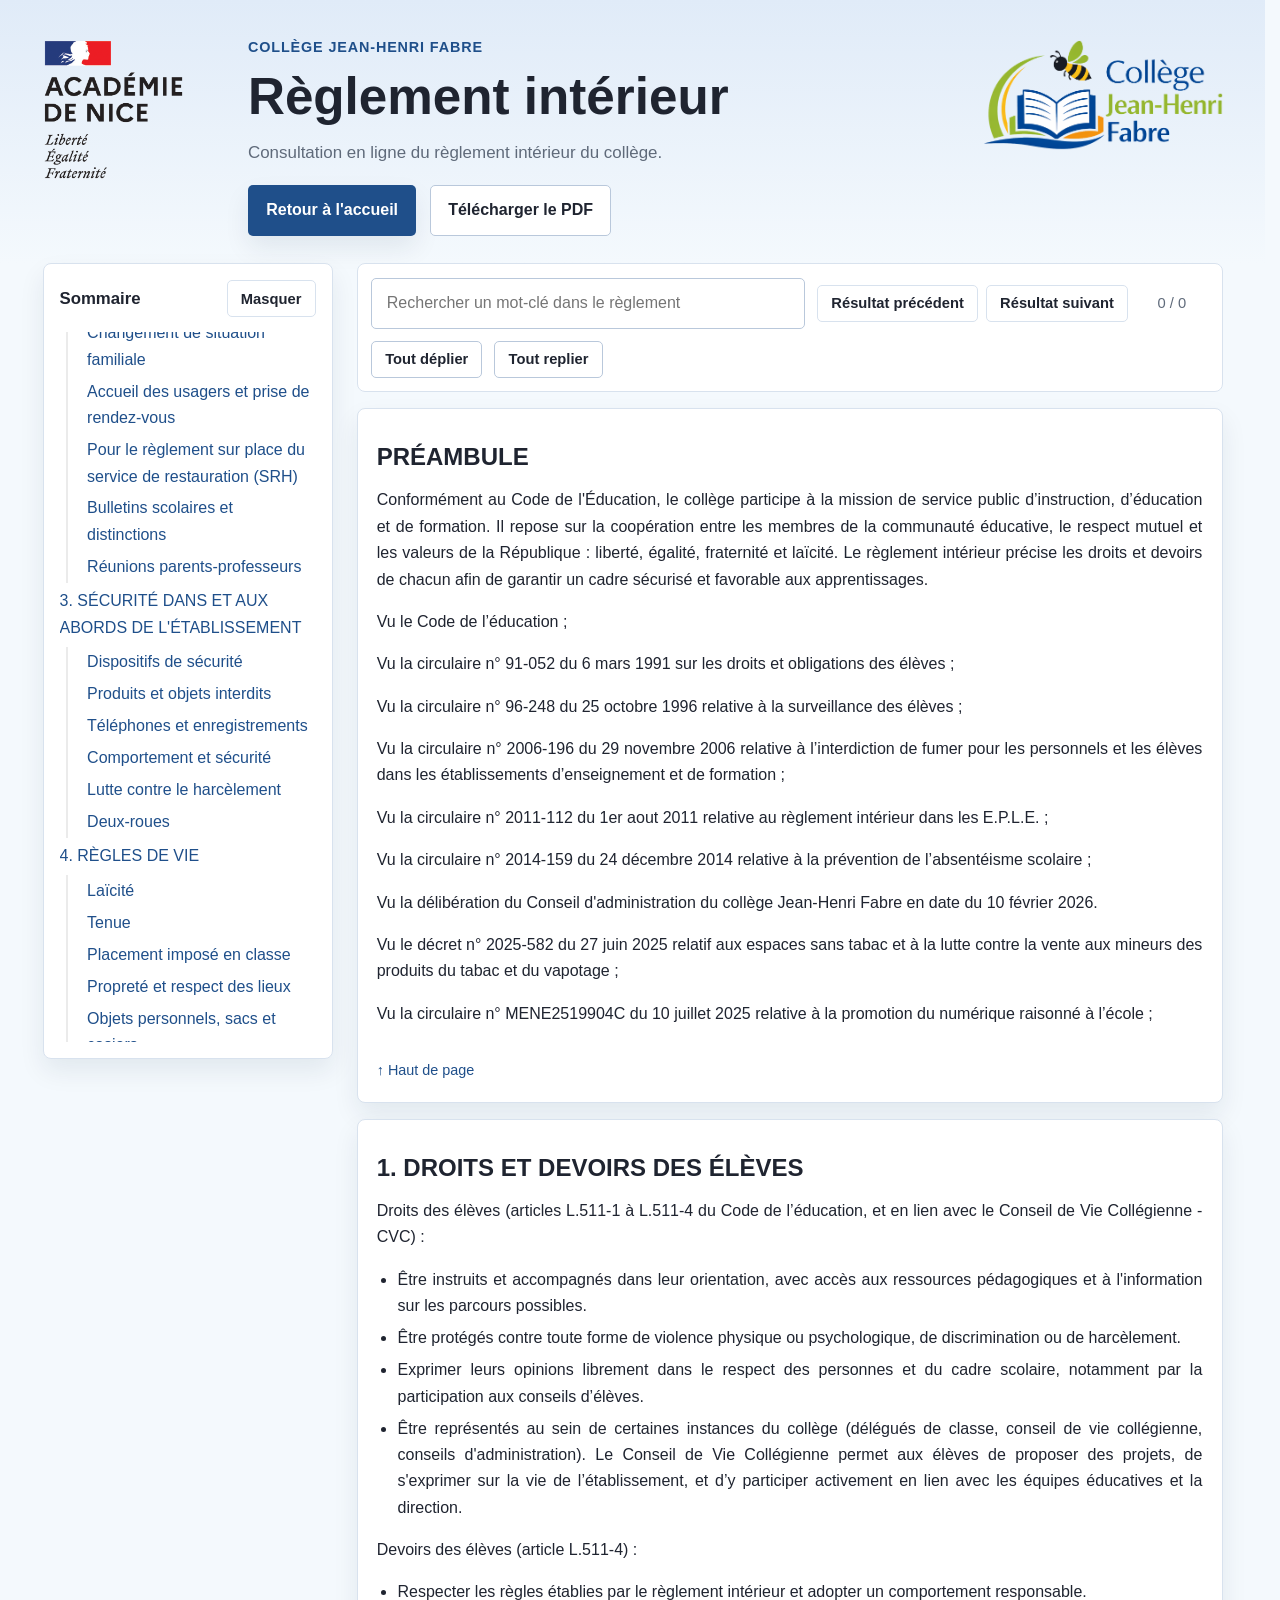
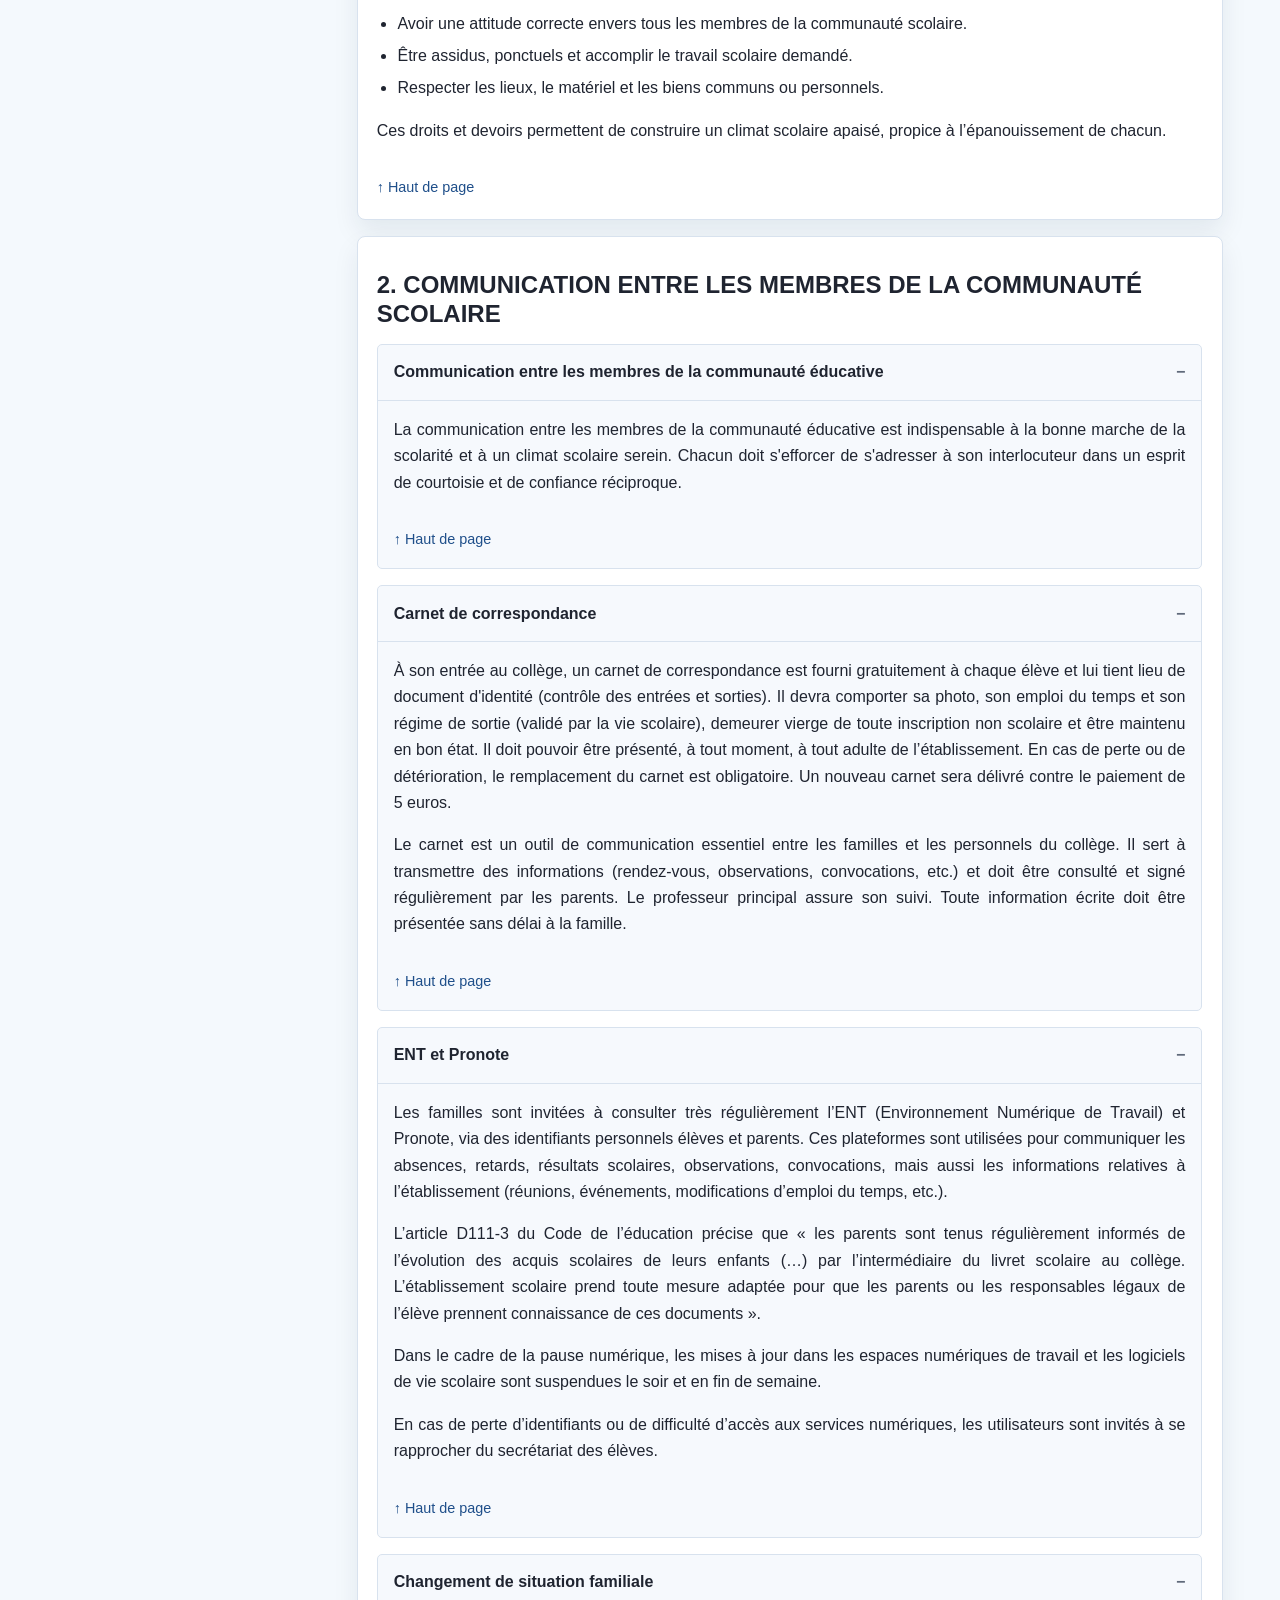
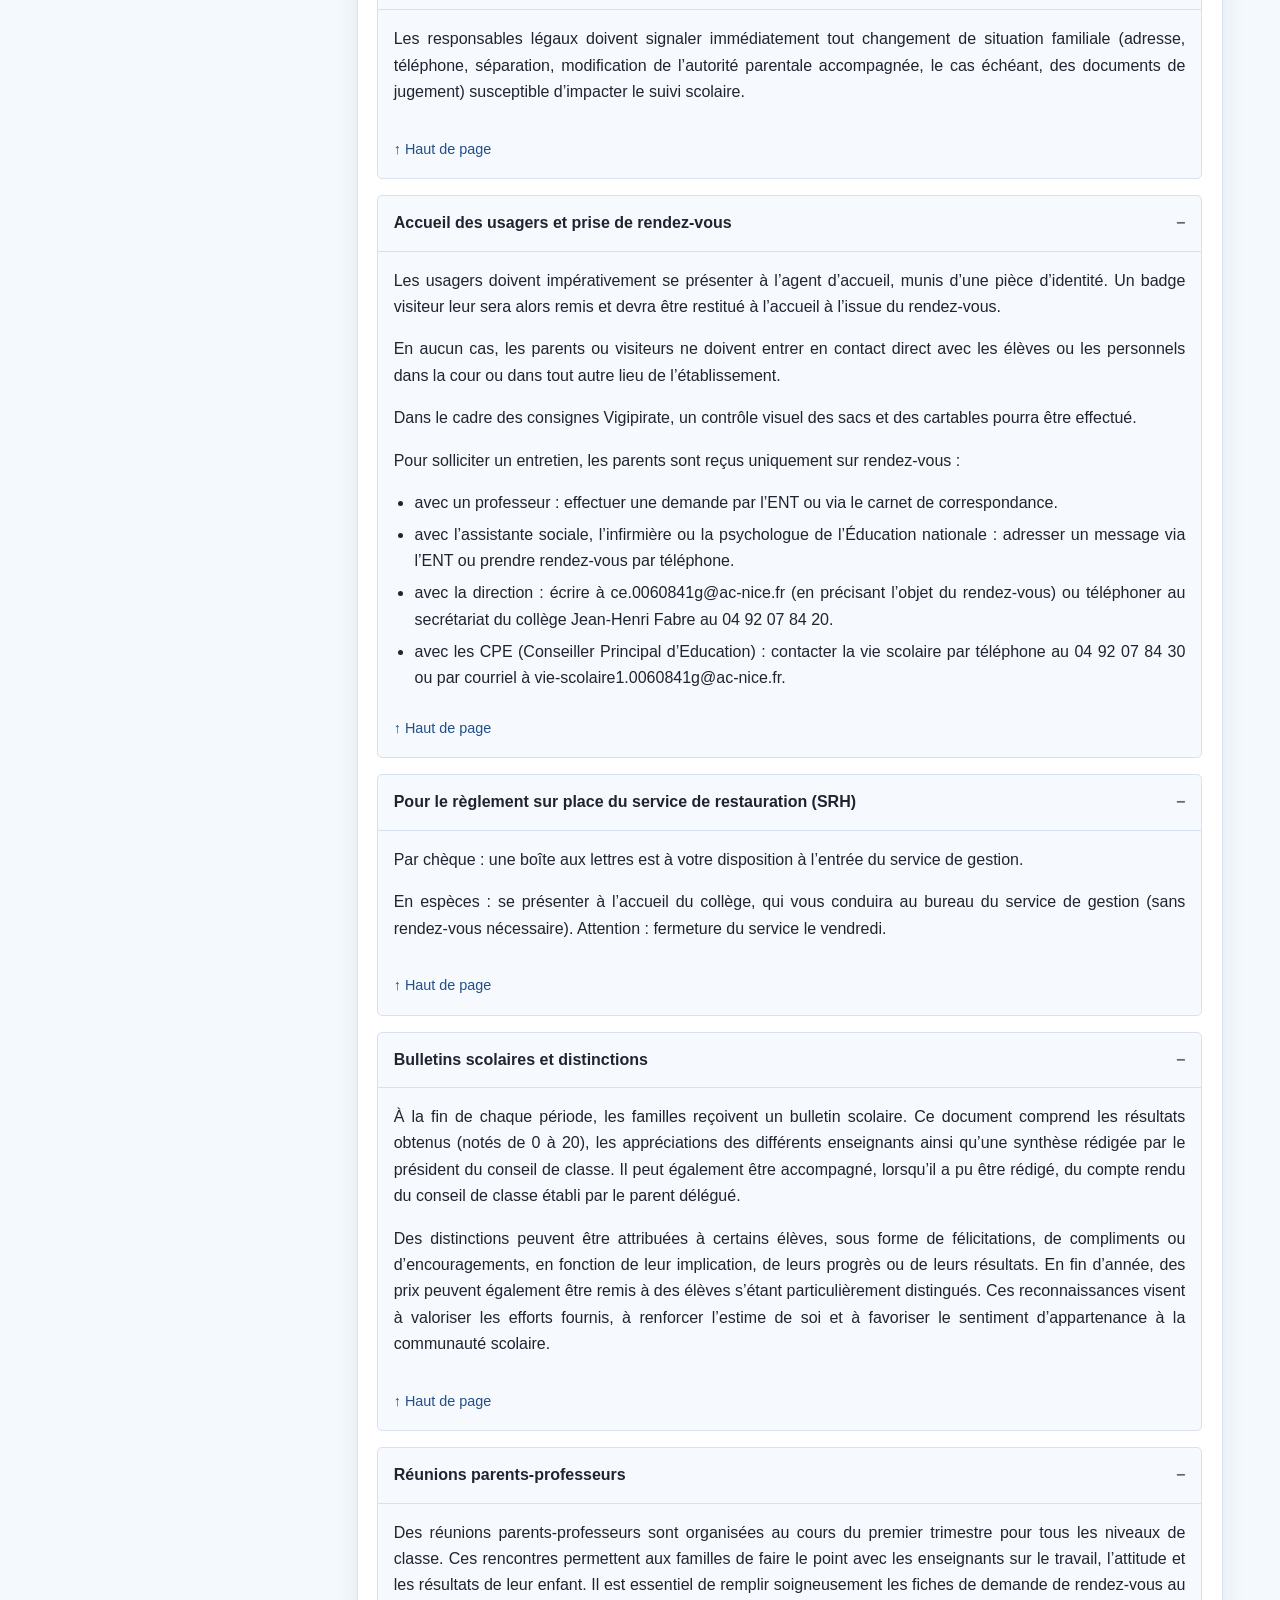
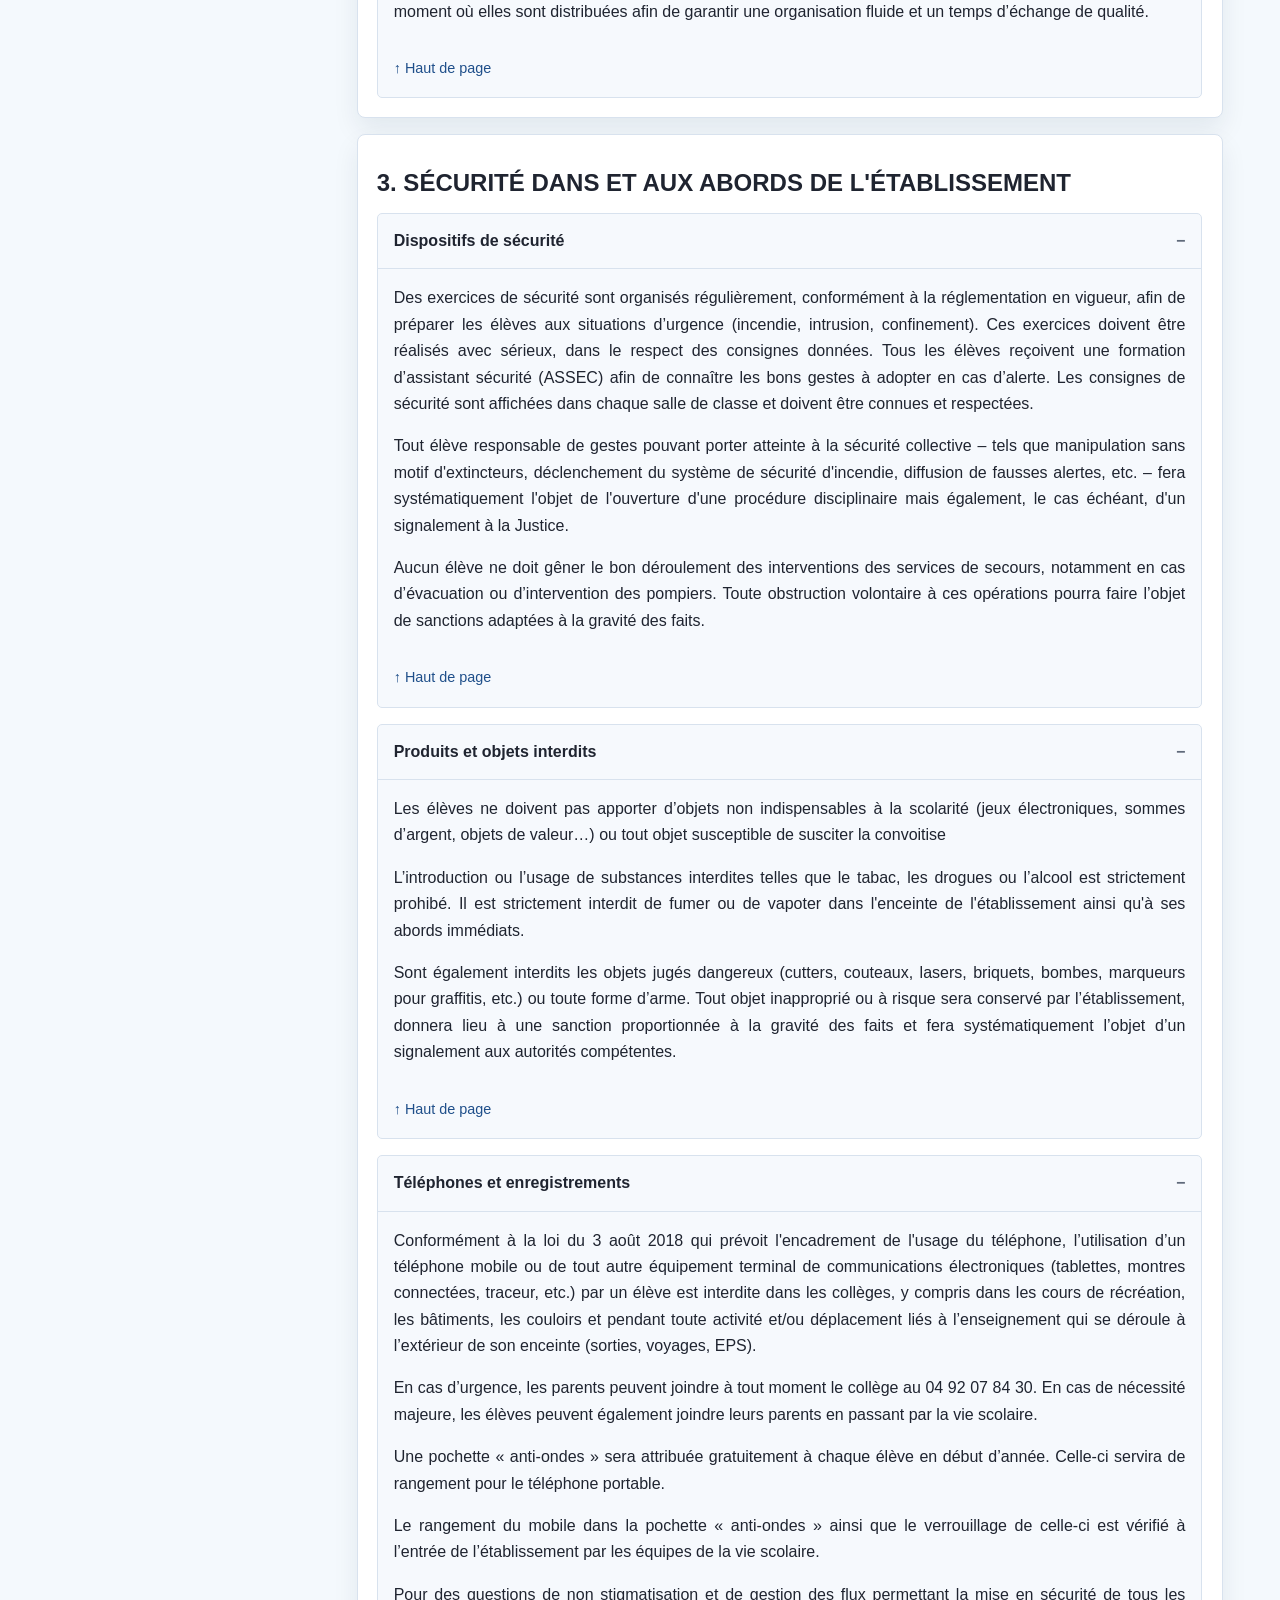
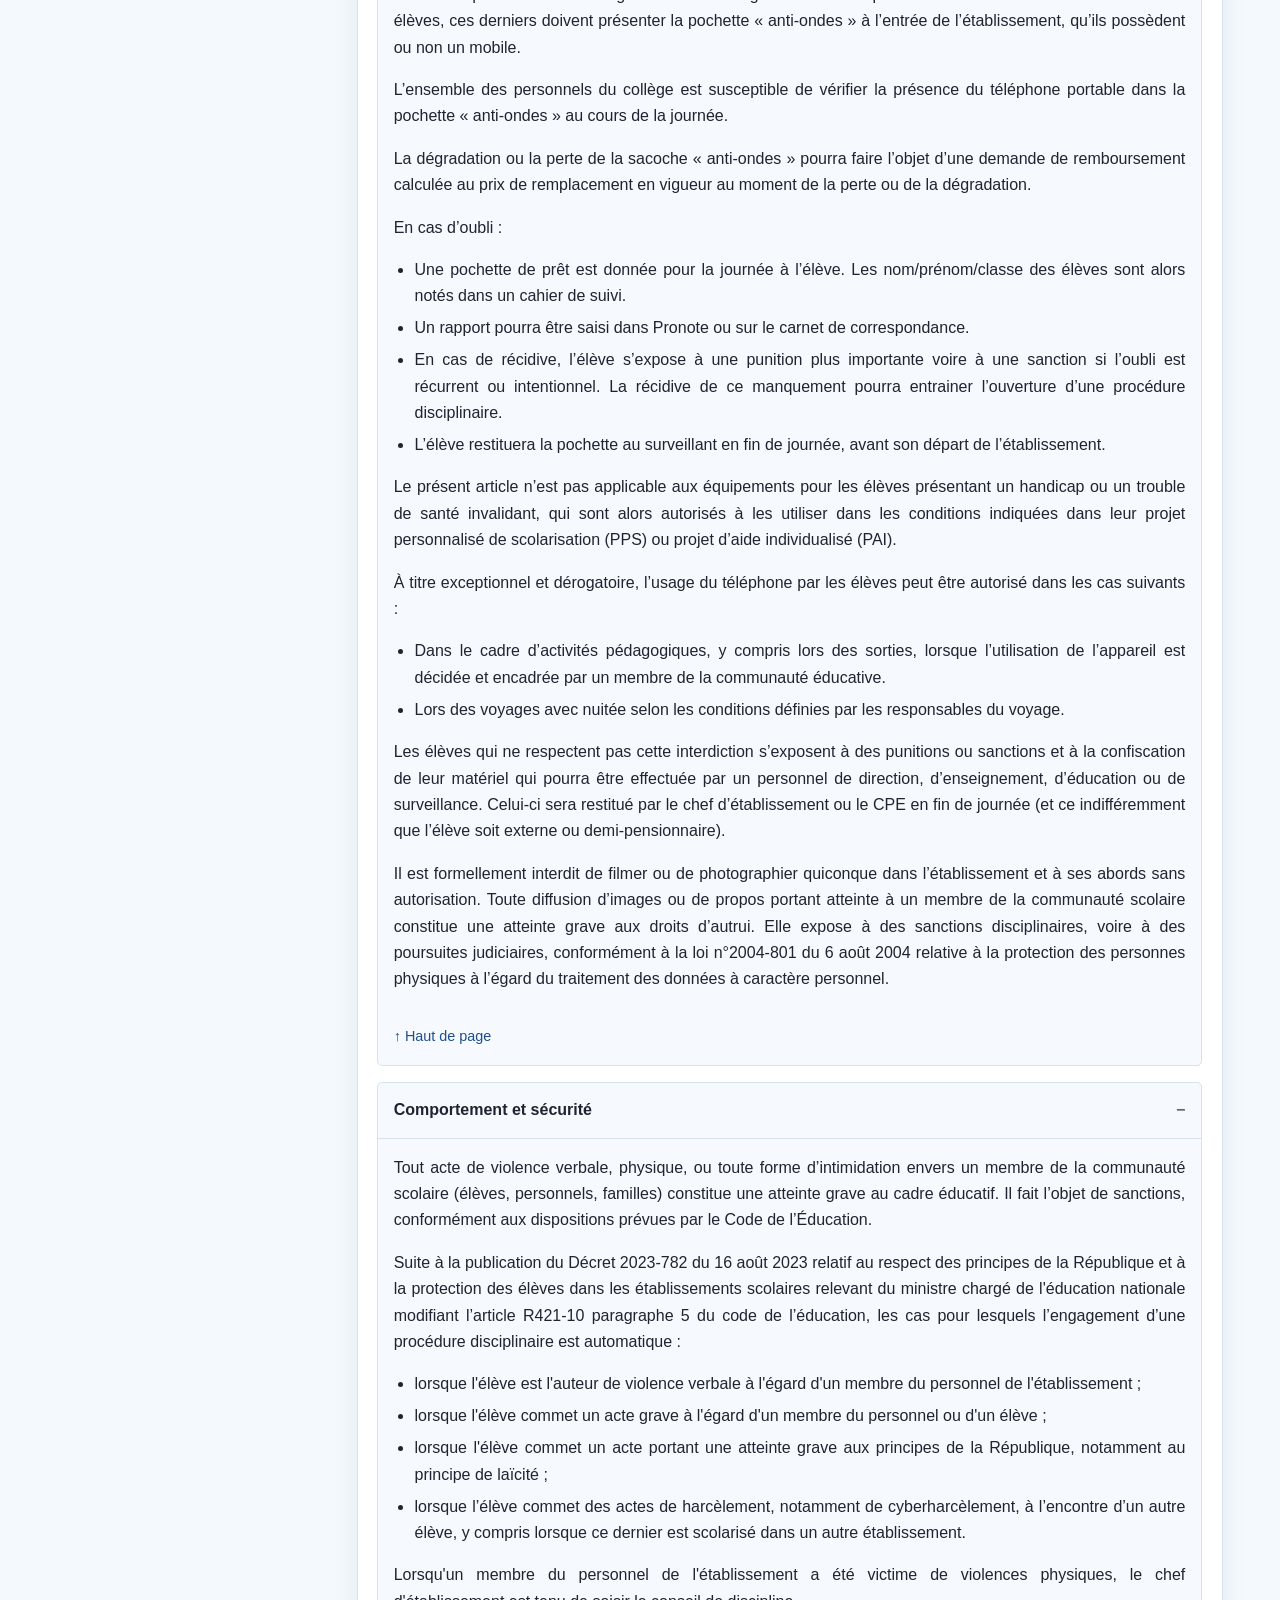
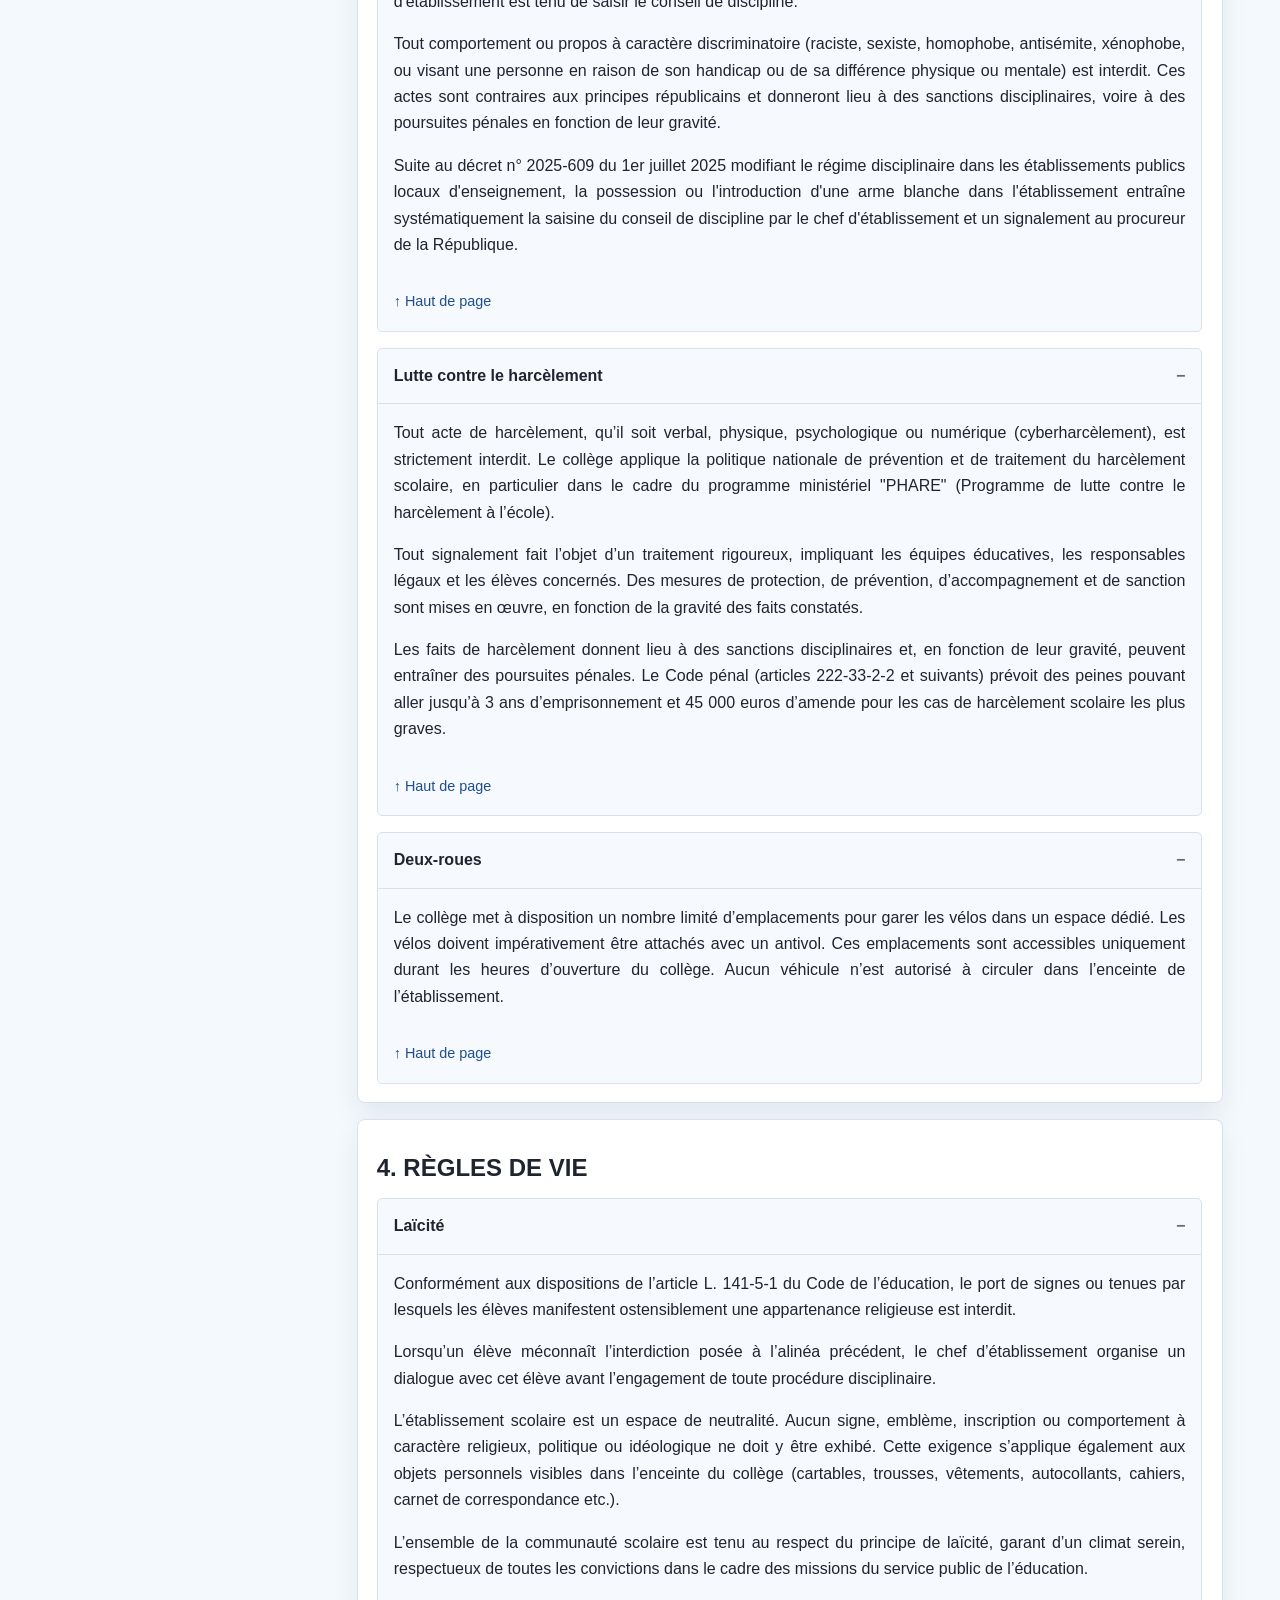
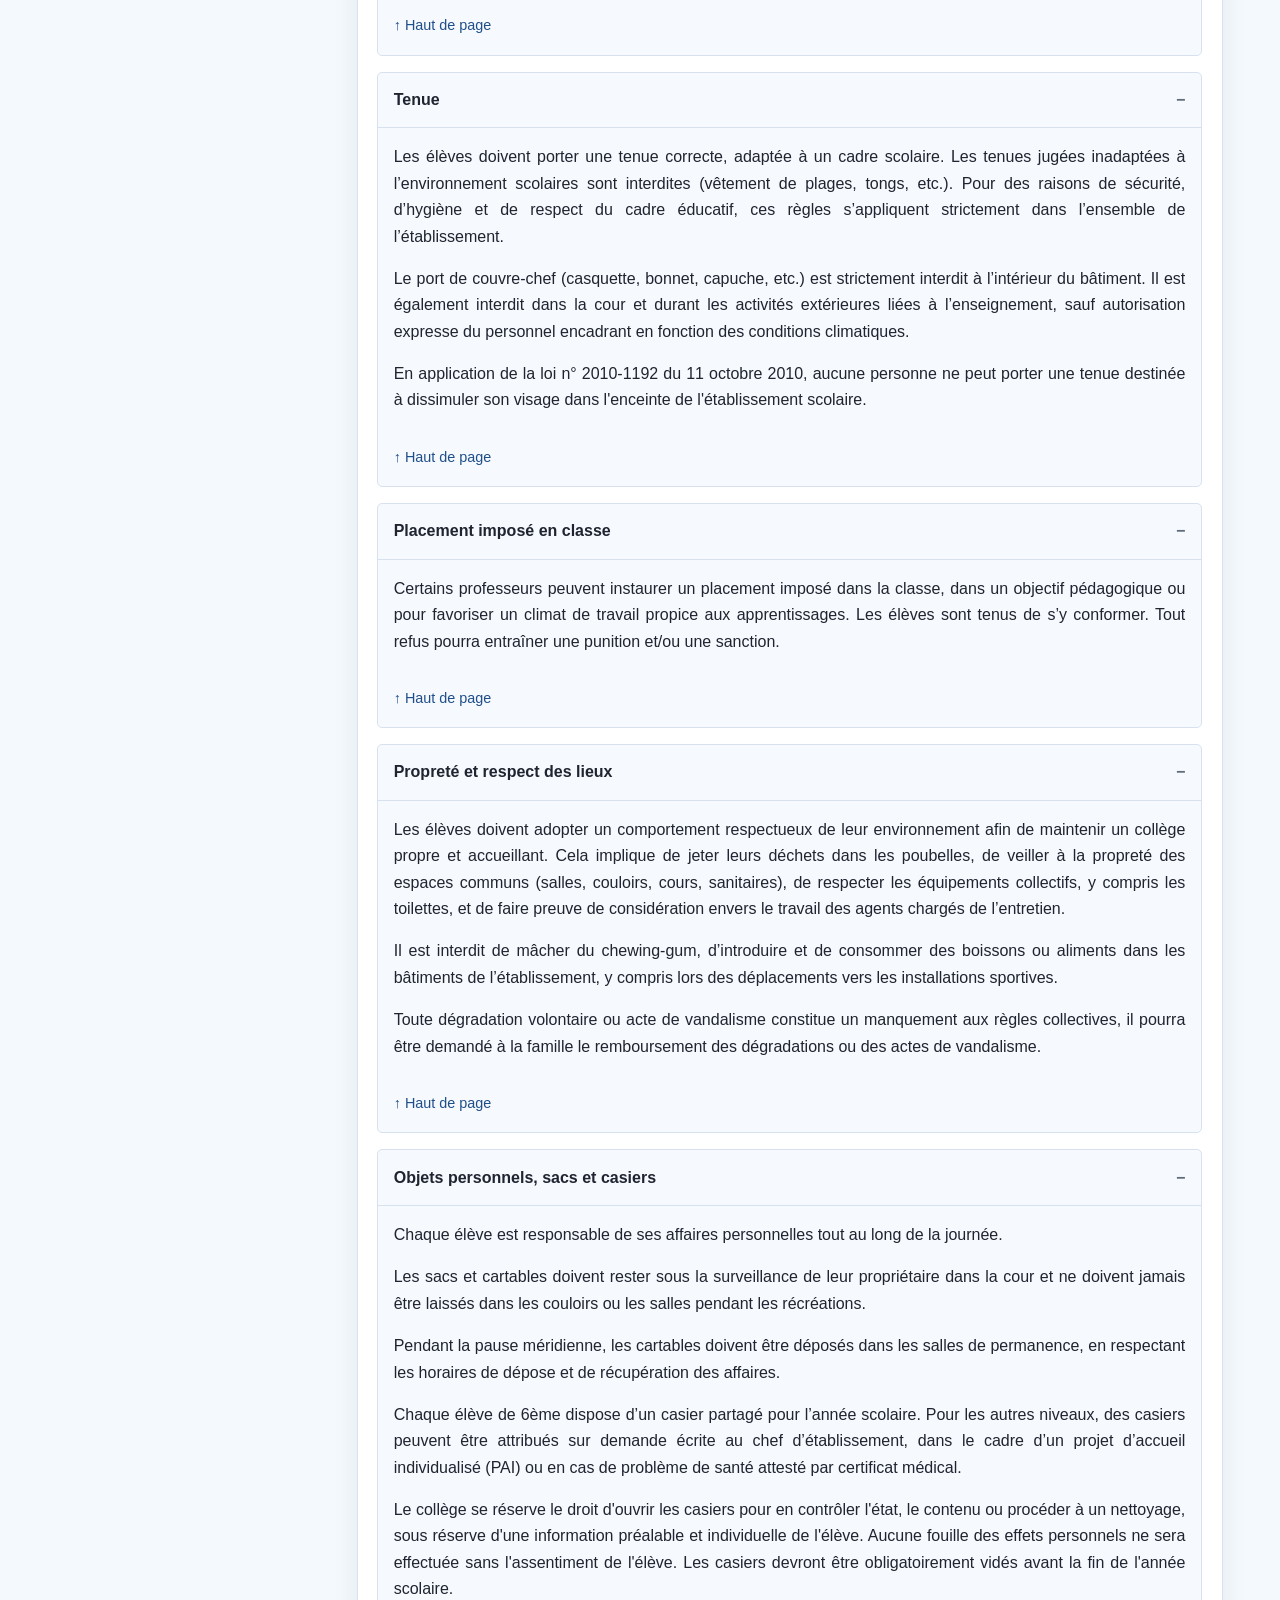
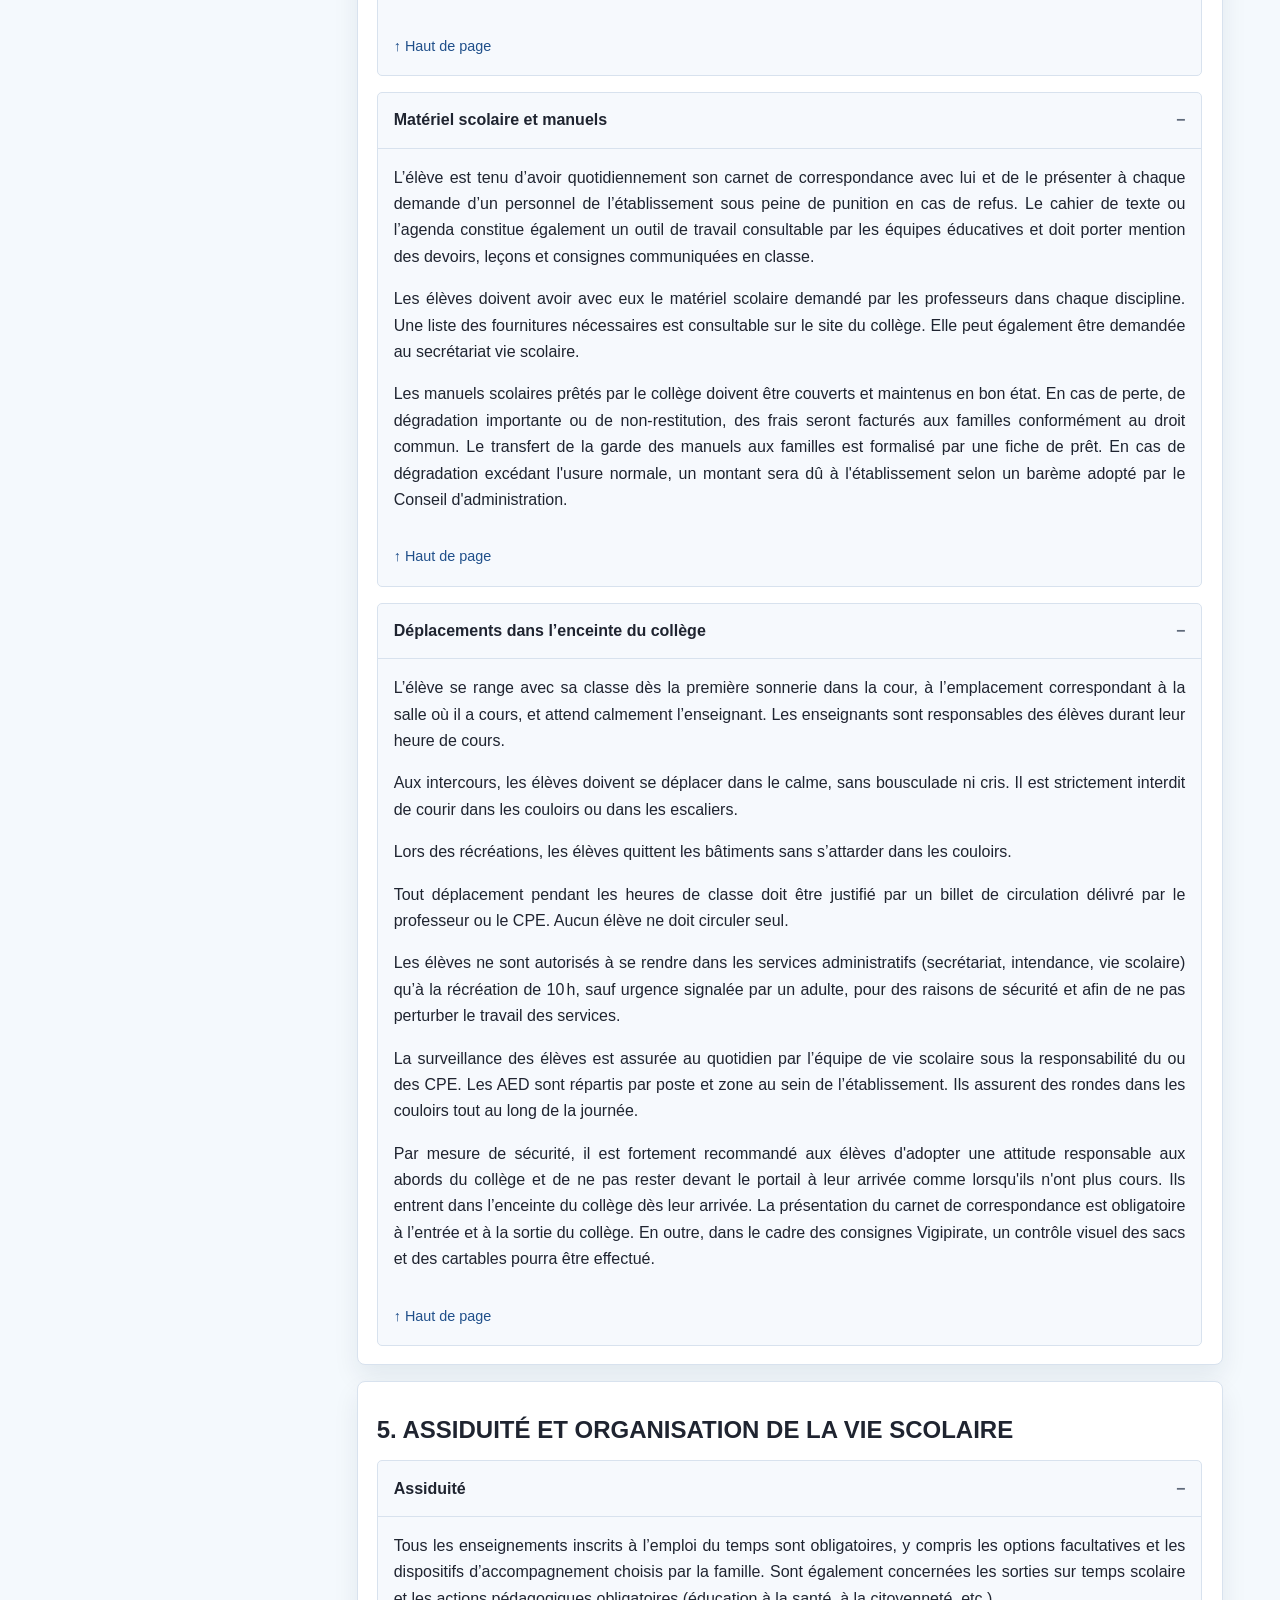
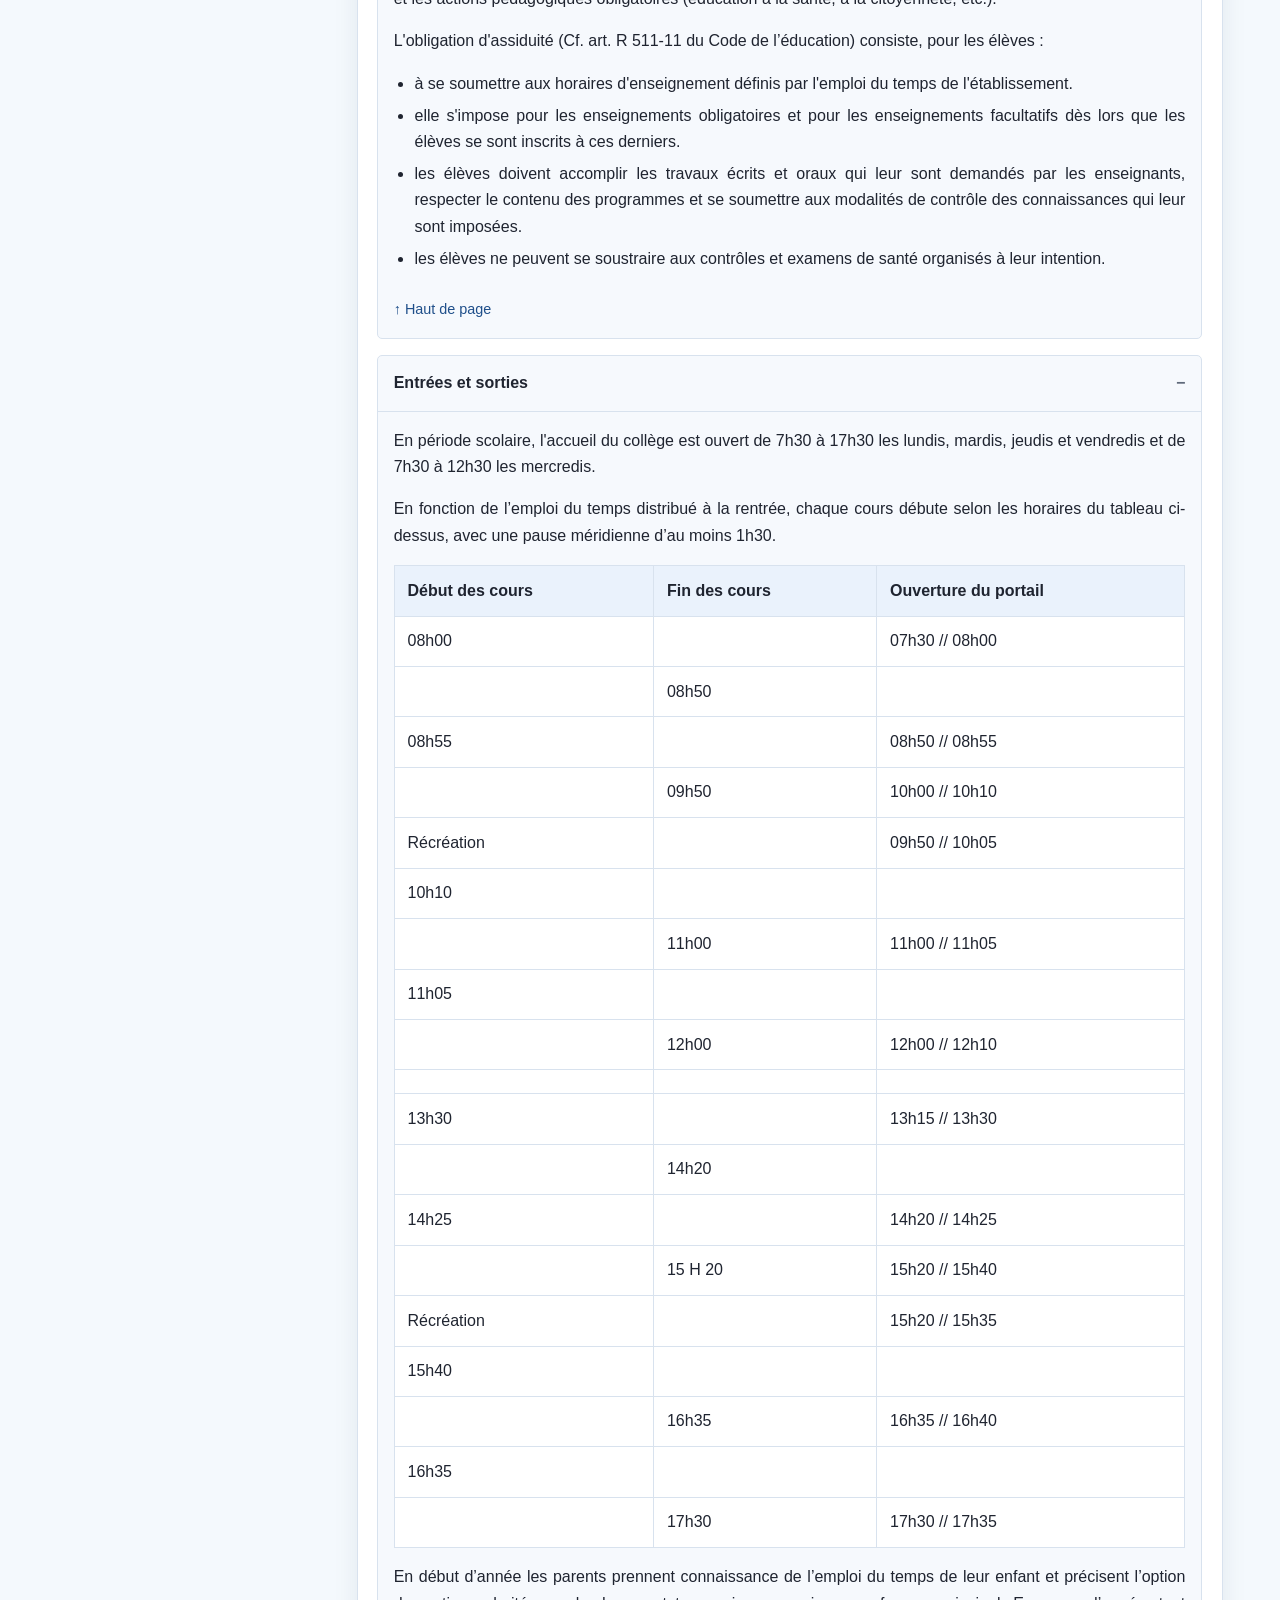
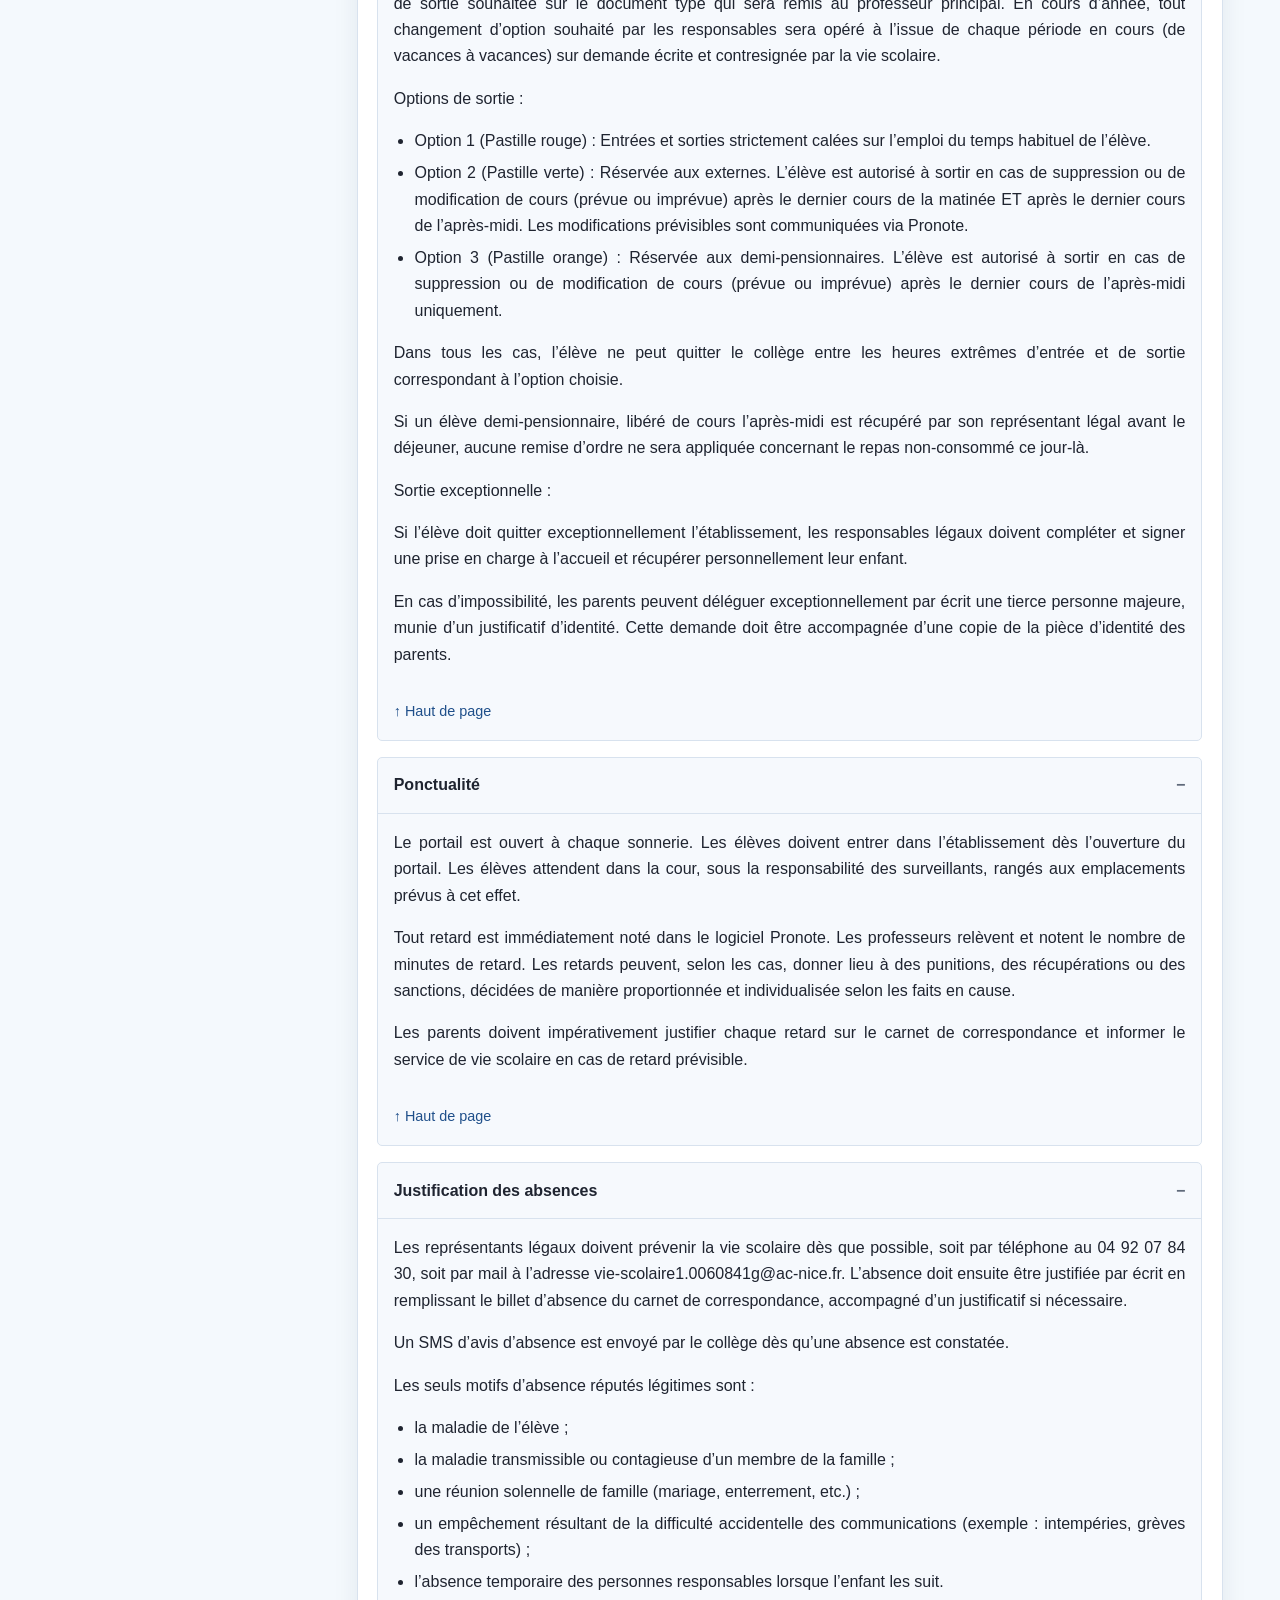
==== reglement.html @ 8cd0fa5f "Add files via upload" ====
<!doctype html>
<html lang="fr">
  <head>
    <meta charset="utf-8" />
    <meta name="viewport" content="width=device-width, initial-scale=1" />
    <title>Règlement intérieur — Collège Jean-Henri Fabre</title>
    <meta
      name="description"
      content="Version intégrale du règlement intérieur du collège Jean-Henri Fabre."
    />
    <link rel="stylesheet" href="style.css" />
  </head>
  <body class="page-reglement">
    <div id="top"></div>
    <header class="hero">
      <div class="container hero-grid">
        <img
          class="hero-logo hero-logo-left"
          src="img/logo-academie.png"
          alt="Logo de l'Académie de Nice"
        />

        <div class="hero-content">
          <p class="eyebrow">Collège Jean-Henri Fabre</p>
          <h1>Règlement intérieur</h1>
          <p class="hero-text text-left">
            Consultation en ligne du règlement intérieur du collège.
          </p>

          <div class="hero-actions">
            <a class="btn btn-primary" href="index.html">Retour à l'accueil</a>
            <a class="btn btn-secondary" href="docs/reglement-interieur.pdf"
              >Télécharger le PDF</a
            >
          </div>
        </div>

        <img
          class="hero-logo hero-logo-right"
          src="img/logo-fabre.png"
          alt="Logo du collège Jean-Henri Fabre"
        />
      </div>
    </header>

    <main class="layout container">
      <aside class="sidebar">
        <nav class="toc" aria-label="Sommaire du règlement intérieur">
          <div class="toc-header">
            <h2>Sommaire</h2>
            <button
              type="button"
              class="btn btn-ghost btn-small"
              id="toc-toggle"
              aria-expanded="true"
            >
              Masquer
            </button>
          </div>
          <ul id="toc-list" class="text-left"></ul>
        </nav>
      </aside>

      <section class="content">
        <div class="tools-bar">
          <label for="search-input" class="visually-hidden"
            >Rechercher dans le règlement</label
          >
          <div class="search-box">
            <input
              id="search-input"
              type="search"
              placeholder="Rechercher un mot-clé dans le règlement"
              autocomplete="off"
            />
            <button
              type="button"
              class="search-clear"
              id="search-clear"
              aria-label="Vider la recherche"
              title="Vider la recherche"
            >
              ×
            </button>
          </div>
          <div
            class="search-nav"
            aria-label="Navigation entre les résultats de recherche"
          >
            <button
              type="button"
              class="btn btn-ghost btn-small"
              id="search-prev"
            >
              Résultat précédent
            </button>
            <button
              type="button"
              class="btn btn-ghost btn-small"
              id="search-next"
            >
              Résultat suivant
            </button>
            <span class="search-counter" id="search-counter" aria-live="polite"
              >0 / 0</span
            >
          </div>
          <button
            type="button"
            class="btn btn-secondary btn-small"
            id="expand-all"
          >
            Tout déplier
          </button>
          <button
            type="button"
            class="btn btn-secondary btn-small"
            id="collapse-all"
          >
            Tout replier
          </button>
        </div>

        <div class="status-banner text-left" id="status-banner" hidden></div>
        <div id="reglement-root" aria-live="polite"></div>
      </section>
    </main>

    <script src="app.js"></script>
  </body>
</html>
---- style.css ----
/* Base */
:root {
  --bg: #f4f9fd;
  --bg-strong: #e0ebf8;
  --surface: #ffffff;
  --surface-alt: #f6f9fd;
  --text: #1f2430;
  --muted: #5f6a7a;
  --line: #d8e2ee;
  --line-strong: #b9c8db;
  --primary: #1f4f8a;
  --primary-strong: #173c69;
  --primary-soft: #eaf2fc;
  --warning-bg: #fff7e8;
  --warning-line: #e2c47b;
  --shadow: 0 12px 26px rgba(17, 34, 60, 0.08);
  --radius: 8px;
  --radius-small: 5px;
  --content-width: 1180px;
  --font: "Segoe UI", Roboto, Helvetica, Arial, sans-serif;
}

*,
*::before,
*::after {
  box-sizing: border-box;
}

html {
  scroll-behavior: smooth;
  scrollbar-gutter: stable;
}

body {
  margin: 0;
  background: var(--bg);
  color: var(--text);
  font-family: var(--font);
  line-height: 1.65;
  overflow-y: scroll;
}

img {
  max-width: 100%;
  display: block;
}

a {
  color: var(--primary);
}
a:hover {
  color: var(--primary-strong);
}

p,
li,
td {
  text-align: left;
}
.text-left {
  text-align: left !important;
}
.text-justify {
  text-align: justify !important;
  text-justify: inter-word;
}

.container {
  width: min(var(--content-width), calc(100% - 2rem));
  margin: 0 auto;
}

.narrow {
  width: min(760px, 100%);
}

.page-home .intro-home {
  padding-top: 1.2rem;
}

.page-home .intro-home {
  padding-top: 0.6rem;
}

.eyebrow {
  margin: 0 0 0.55rem;
  color: var(--primary);
  font-size: 0.9rem;
  font-weight: 700;
  letter-spacing: 0.06em;
  text-transform: uppercase;
}

.hero,
.page-header {
  padding: 2rem 0 1.4rem;
  background: linear-gradient(180deg, var(--bg-strong), var(--bg));
}

.hero-grid {
  display: grid;
  grid-template-columns: auto 1fr auto;
  gap: 4rem;
  align-items: start;
}

.hero-grid-compact {
  grid-template-columns: auto 1fr auto;
}

.hero-content {
  min-width: 0;
  padding-top: 4px;
  max-width: 560px;
}

.hero-logo {
  width: 100%;
  height: auto;
  object-fit: contain;
}

.hero-logo-left {
  justify-self: start;
  align-self: start;
  max-height: 140px;
  margin-top: 8px;
}

.hero-logo-right {
  justify-self: end;
  align-self: start;
  max-height: 110px;
  margin-top: 8px;
}

.hero-logo {
  image-rendering: auto;
}

.hero h1,
.page-header h1 {
  margin: 0;
  font-size: clamp(2rem, 4vw, 3.2rem);
  line-height: 1.08;
}

.hero-text,
.page-intro {
  max-width: 760px;
  margin: 0.95rem 0 0;
  color: var(--muted);
  font-size: 1.06rem;
}

.hero-actions {
  display: flex;
  flex-wrap: wrap;
  gap: 0.85rem;
  margin-top: 1.1rem;
  margin-bottom: 0.3rem;
}

.btn {
  display: inline-flex;
  align-items: center;
  justify-content: center;
  min-height: 2.8rem;
  padding: 0.72rem 1.08rem;
  border: 1px solid transparent;
  border-radius: var(--radius-small);
  background: var(--surface);
  color: var(--text);
  text-decoration: none;
  font-weight: 600;
  cursor: pointer;
  transition:
    transform 0.15s ease,
    box-shadow 0.15s ease,
    border-color 0.15s ease,
    background-color 0.15s ease;
}

.btn:hover {
  transform: translateY(-1px);
  text-decoration: none;
}
.btn-primary {
  background: var(--primary);
  color: #fff;
  box-shadow: var(--shadow);
}
.btn-primary:hover {
  background: var(--primary-strong);
  color: #fff;
}
.btn-secondary {
  border-color: var(--line-strong);
  background: var(--surface);
}
.btn-ghost {
  border-color: var(--line);
  background: transparent;
}
.btn-small {
  min-height: 2.32rem;
  padding: 0.48rem 0.82rem;
  font-size: 0.92rem;
}

.section-heading {
  display: flex;
  align-items: end;
  justify-content: space-between;
  gap: 1rem;
  margin-bottom: 1.2rem;
}

.section-lead {
  margin: 0.25rem 0 0;
  color: var(--muted);
}

.notice {
  padding: 1rem 1.05rem;
  border: 1px solid var(--line);
  border-radius: var(--radius-small);
  background: var(--surface-alt);
}

.note {
  padding: 1rem 1.05rem;
  border: 1px solid var(--line);
  border-radius: var(--radius-small);
  background: #ffffff;
}

.cards-grid {
  display: grid;
  grid-template-columns: repeat(3, minmax(0, 1fr));
  gap: 1rem;
  align-items: stretch;
}

.cards-grid-large {
  grid-template-columns: repeat(3, minmax(0, 1fr));
}

.card {
  display: block;
  padding: 1.15rem;
  border: 1px solid var(--line);
  border-radius: var(--radius);
  background: var(--surface);
  box-shadow: var(--shadow);
  color: inherit;
  text-decoration: none;
  height: 100%;
}

.card:hover {
  transform: translateY(-2px);
  box-shadow: 0 16px 32px rgba(17, 34, 60, 0.12);
}

.card h3 {
  margin: 0 0 0.45rem;
  font-size: 1.02rem;
  line-height: 1.28;
}

.card p {
  margin: 0;
  color: var(--muted);
  font-size: 0.96rem;
  line-height: 1.5;
}

.link-list {
  margin: 1rem 0 0;
  padding-left: 1.2rem;
}

.link-list li + li {
  margin-top: 0.45rem;
}

.site-footer {
  padding: 2rem 0 3rem;
  color: var(--muted);
  font-size: 0.95rem;
}

.site-footer p {
  text-align: center;
  margin: 0;
}

.layout {
  display: grid;
  grid-template-columns: 290px minmax(0, 1fr);
  gap: 1.5rem;
  align-items: start;
  padding-bottom: 3rem;
}

.sidebar {
  position: sticky;
  top: 1rem;
}

.toc {
  padding: 1rem;
  border: 1px solid var(--line);
  border-radius: var(--radius);
  background: var(--surface);
  box-shadow: var(--shadow);
}

.toc-header {
  display: flex;
  align-items: center;
  justify-content: space-between;
  gap: 0.75rem;
  margin-bottom: 0.9rem;
}

.toc h2 {
  margin: 0;
  font-size: 1.05rem;
}
.toc ul {
  margin: 0;
  padding-left: 1rem;
  max-height: calc(100vh - 190px);
  overflow: auto;
}

/* Sommaire : pas de puce pour le premier niveau */
.toc > ul {
  list-style: none;
  padding-left: 0;
}

/* Les sous-sections gardent une puce */
.toc > ul > li > ul {
  list-style: none;
  border-left: 2px solid rgba(0, 0, 0, 0.08);
  margin-left: 0.4rem;
  padding-left: 1.2rem;
}

.toc ul.hidden {
  display: none;
}
.toc li + li {
  margin-top: 0.35rem;
}
.toc li ul {
  margin-top: 0.35rem;
}
.toc a {
  text-decoration: none;
}
.toc a.is-current {
  font-weight: 700;
  color: var(--primary-strong);
}

.toc li {
  margin: 0.15rem 0;
}

.toc a {
  line-height: 1.2;
}

.toc > ul > li > ul a {
  line-height: 1.15;
}

.content {
  min-width: 0;
}

.content::after {
  content: "";
  display: block;
  height: 60vh;
}

.tools-bar {
  position: sticky;
  top: 0;
  z-index: 10;
  display: flex;
  flex-wrap: wrap;
  gap: 0.75rem;
  align-items: center;
  margin-bottom: 1rem;
  padding: 0.85rem;
  border: 1px solid var(--line);
  border-radius: var(--radius);
  background: var(--surface);
}

.tools-bar input[type="search"] {
  flex: 1 1 260px;
  min-height: 2.72rem;
  padding: 0.7rem 0.92rem;
  border: 1px solid var(--line-strong);
  border-radius: var(--radius-small);
  background: var(--surface);
  color: var(--text);
  font: inherit;
}

.tools-bar input[type="search"]:focus {
  outline: 2px solid rgba(31, 79, 138, 0.18);
  border-color: var(--primary);
}

.status-banner {
  margin-bottom: 1rem;
  padding: 0.95rem 1rem;
  border: 1px solid var(--warning-line);
  border-radius: var(--radius-small);
  background: var(--warning-bg);
}

.reglement-section {
  margin-bottom: 1rem;
  padding: 1.2rem 1.2rem 1.15rem;
  border: 1px solid var(--line);
  border-radius: var(--radius);
  background: var(--surface);
  box-shadow: var(--shadow);
}

.section-meta {
  display: inline-flex;
  padding: 0.22rem 0.52rem;
  border: 1px solid var(--line);
  border-radius: 999px;
  background: var(--primary-soft);
  color: var(--primary-strong);
  font-size: 0.8rem;
  font-weight: 700;
  letter-spacing: 0.02em;
}

.reglement-section h2 {
  margin: 0.85rem 0 1rem;
  font-size: 1.5rem;
  line-height: 1.22;
}

.section-body > p,
.subsection-body > p,
.section-body li,
.subsection-body li,
.section-body td,
.subsection-body td {
  text-align: justify;
  text-justify: inter-word;
}

.section-body > *:first-child {
  margin-top: 0;
}
.section-body > *:last-child {
  margin-bottom: 0;
}

.subsection {
  margin-top: 1rem;
  border: 1px solid var(--line);
  border-radius: var(--radius-small);
  background: var(--surface-alt);
  overflow: clip;
}

.subsection[hidden],
.reglement-section[hidden] {
  display: none !important;
}

.subsection summary {
  cursor: pointer;
  padding: 0.88rem 1rem;
  font-weight: 700;
  list-style: none;
}

.subsection summary::-webkit-details-marker {
  display: none;
}

.subsection summary::after {
  content: "＋";
  float: right;
  color: var(--muted);
}

.subsection[open] summary::after {
  content: "−";
}

.subsection-body {
  padding: 0 1rem 1rem;
  border-top: 1px solid var(--line);
}

.reglement-list {
  margin: 0.6rem 0;
  padding-left: 1.3rem;
}

.reglement-list .reglement-list {
  margin-top: 0.45rem;
}

.reglement-list li + li {
  margin-top: 0.35rem;
}

.reglement-table {
  width: 100%;
  border-collapse: collapse;
  margin-top: 0.8rem;
  background: var(--surface);
}

.reglement-table th,
.reglement-table td {
  padding: 0.72rem 0.8rem;
  border: 1px solid var(--line);
  vertical-align: top;
  text-align: left !important;
}

.reglement-table th {
  background: var(--primary-soft);
  text-align: left;
}

.signature-fields {
  display: grid;
  grid-template-columns: repeat(3, minmax(0, 1fr));
  gap: 0.9rem;
  margin-top: 1rem;
}

.signature-field {
  min-height: 115px;
  padding: 0.9rem;
  border: 1px dashed var(--line-strong);
  border-radius: var(--radius-small);
  background: var(--surface-alt);
}

.empty-state {
  padding: 0.95rem 1rem;
  border: 1px dashed var(--line-strong);
  border-radius: var(--radius-small);
  background: #fafcff;
  color: var(--muted);
}

.search-hidden {
  display: none !important;
}

body.search-active mark {
  background: #fff3a3;
  color: inherit;
  padding: 0 0.1em;
  border-radius: 0.15em;
}

.visually-hidden {
  position: absolute;
  width: 1px;
  height: 1px;
  padding: 0;
  margin: -1px;
  overflow: hidden;
  clip: rect(0, 0, 0, 0);
  white-space: nowrap;
  border: 0;
}

.downloads {
  padding-top: 1rem;
}

@media (max-width: 1180px) {
  .cards-grid-large {
    grid-template-columns: repeat(2, minmax(0, 1fr));
  }
}

@media (max-width: 980px) {
  .hero-grid,
  .hero-grid-compact {
    grid-template-columns: 1fr;
    text-align: center;
  }

  .hero-logo-left,
  .hero-logo-right {
    justify-self: center;
    align-self: center;
    max-height: 120px;
  }

  .hero-content {
    order: 2;
  }
  .hero-logo-left {
    order: 1;
  }
  .hero-logo-right {
    order: 3;
  }

  .hero-actions {
    justify-content: center;
  }

  .layout {
    grid-template-columns: 1fr;
  }
  .sidebar {
    position: static;
  }

  .cards-grid,
  .cards-grid-large {
    grid-template-columns: repeat(2, minmax(0, 1fr));
  }
}

@media (max-width: 640px) {
  .container {
    width: min(var(--content-width), calc(100% - 1rem));
  }
  .hero,
  .page-header {
    padding-top: 1.8rem;
  }

  .cards-grid,
  .cards-grid-large {
    grid-template-columns: 1fr;
  }

  .hero-actions {
    flex-direction: column;
  }
  .btn,
  .btn-small {
    width: 100%;
  }

  .tools-bar {
    position: static;
  }
  .signature-fields {
    grid-template-columns: 1fr;
  }
  .reglement-section {
    padding: 1rem;
  }
}

#top {
  position: relative;
  top: -1px;
}

.reglement-section,
.subsection {
  scroll-margin-top: 1rem;
}

.back-to-top {
  display: inline-flex;
  align-items: center;
  margin-top: 1rem;
  font-size: 0.9rem;
  color: var(--primary);
  text-decoration: none;
}

.back-to-top:hover {
  text-decoration: underline;
}

.search-box {
  position: relative;
  flex: 1 1 320px;
  min-width: min(100%, 320px);
}

.search-box input[type="search"] {
  width: 100%;
  padding-right: 2.6rem;
}

.search-clear {
  position: absolute;
  top: 50%;
  right: 0.45rem;
  transform: translateY(-50%);
  width: 1.9rem;
  height: 1.9rem;
  border: 0;
  border-radius: 999px;
  background: transparent;
  color: var(--muted);
  font: inherit;
  font-size: 1.2rem;
  line-height: 1;
  cursor: pointer;
}

.search-clear:hover {
  background: var(--surface-alt);
  color: var(--text);
}

.search-nav {
  display: inline-flex;
  align-items: center;
  gap: 0.5rem;
  flex-wrap: wrap;
}

.search-counter {
  min-width: 4.5rem;
  font-size: 0.92rem;
  color: var(--muted);
  text-align: center;
}

mark[data-search-mark] {
  background: #fff3a3;
  color: inherit;
  padding: 0 0.1em;
  border-radius: 0.15em;
}

mark[data-search-mark].is-active-search-result {
  background: #ffd24d;
  outline: 1px solid #c79a00;
}

@media (max-width: 640px) {
  .search-nav {
    width: 100%;
  }

  .search-counter {
    width: 100%;
    text-align: left;
  }

  .search-clear {
    right: 0.35rem;
  }
}
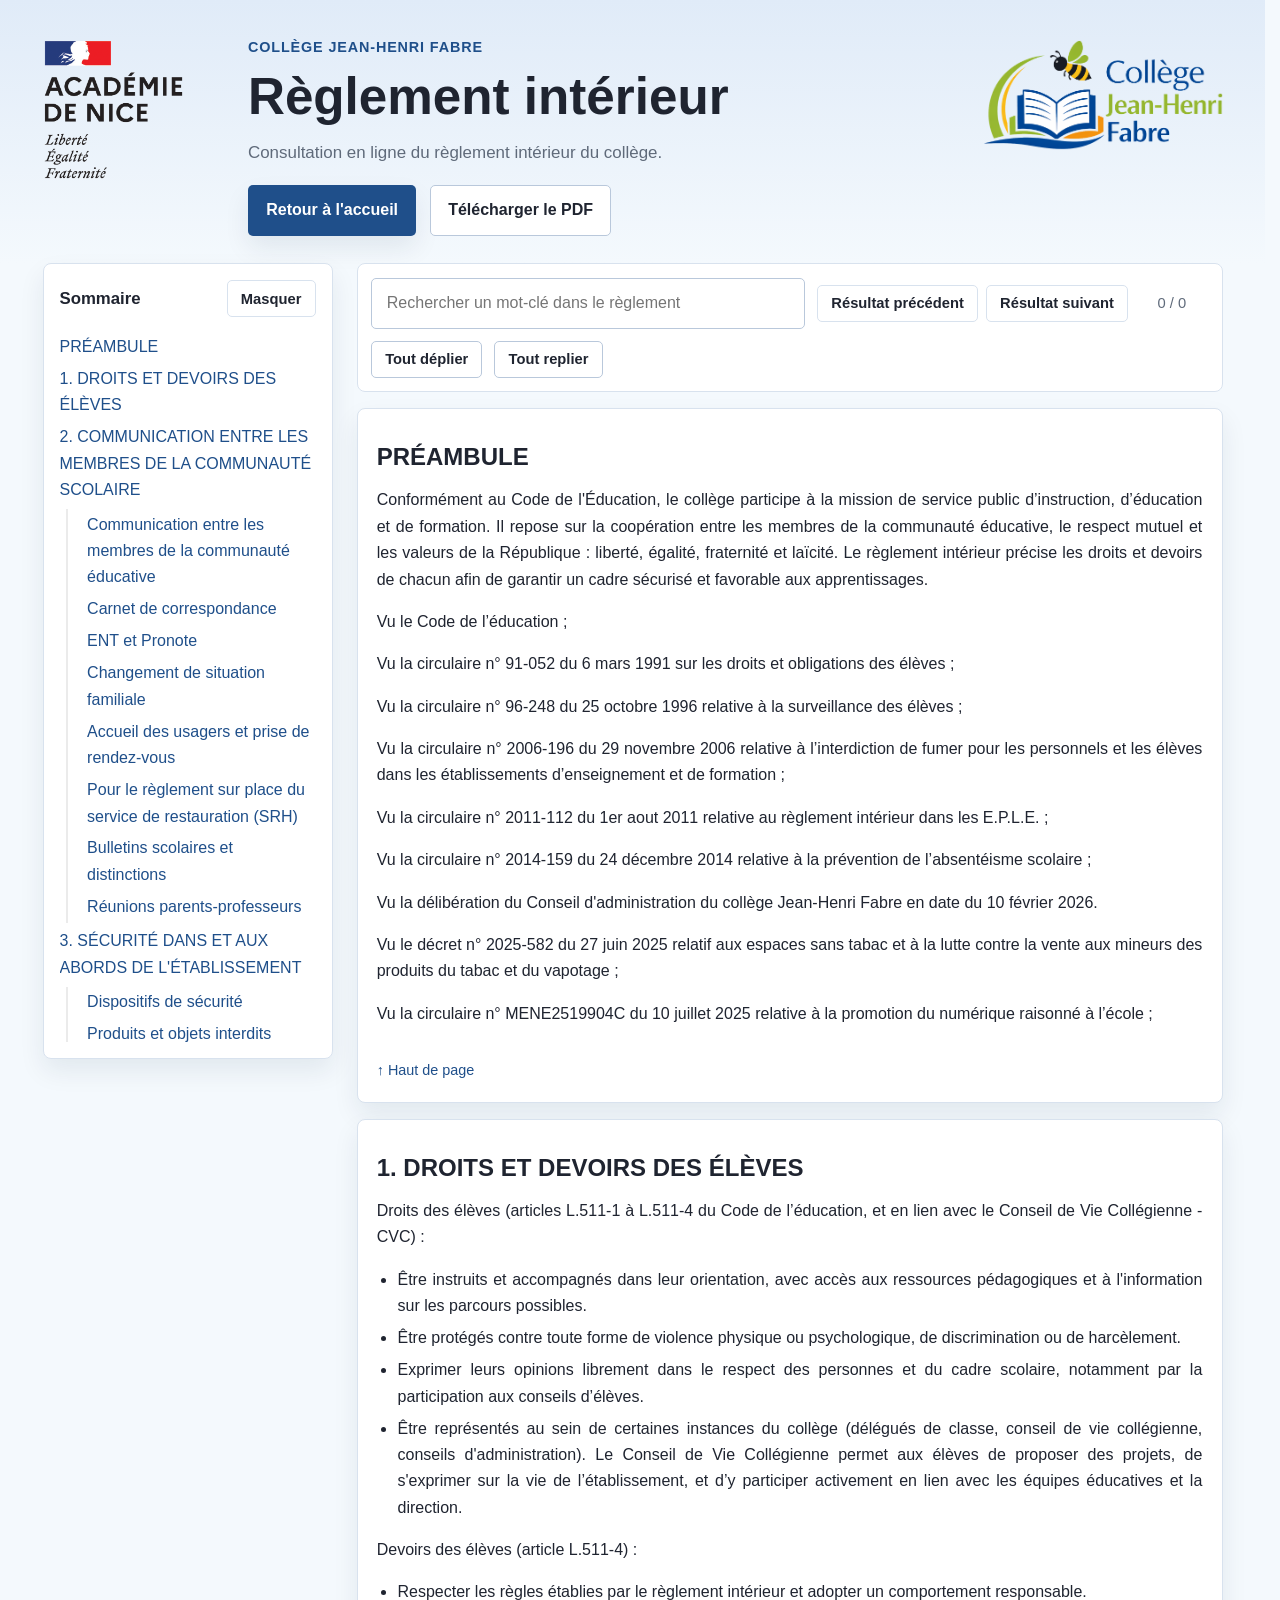
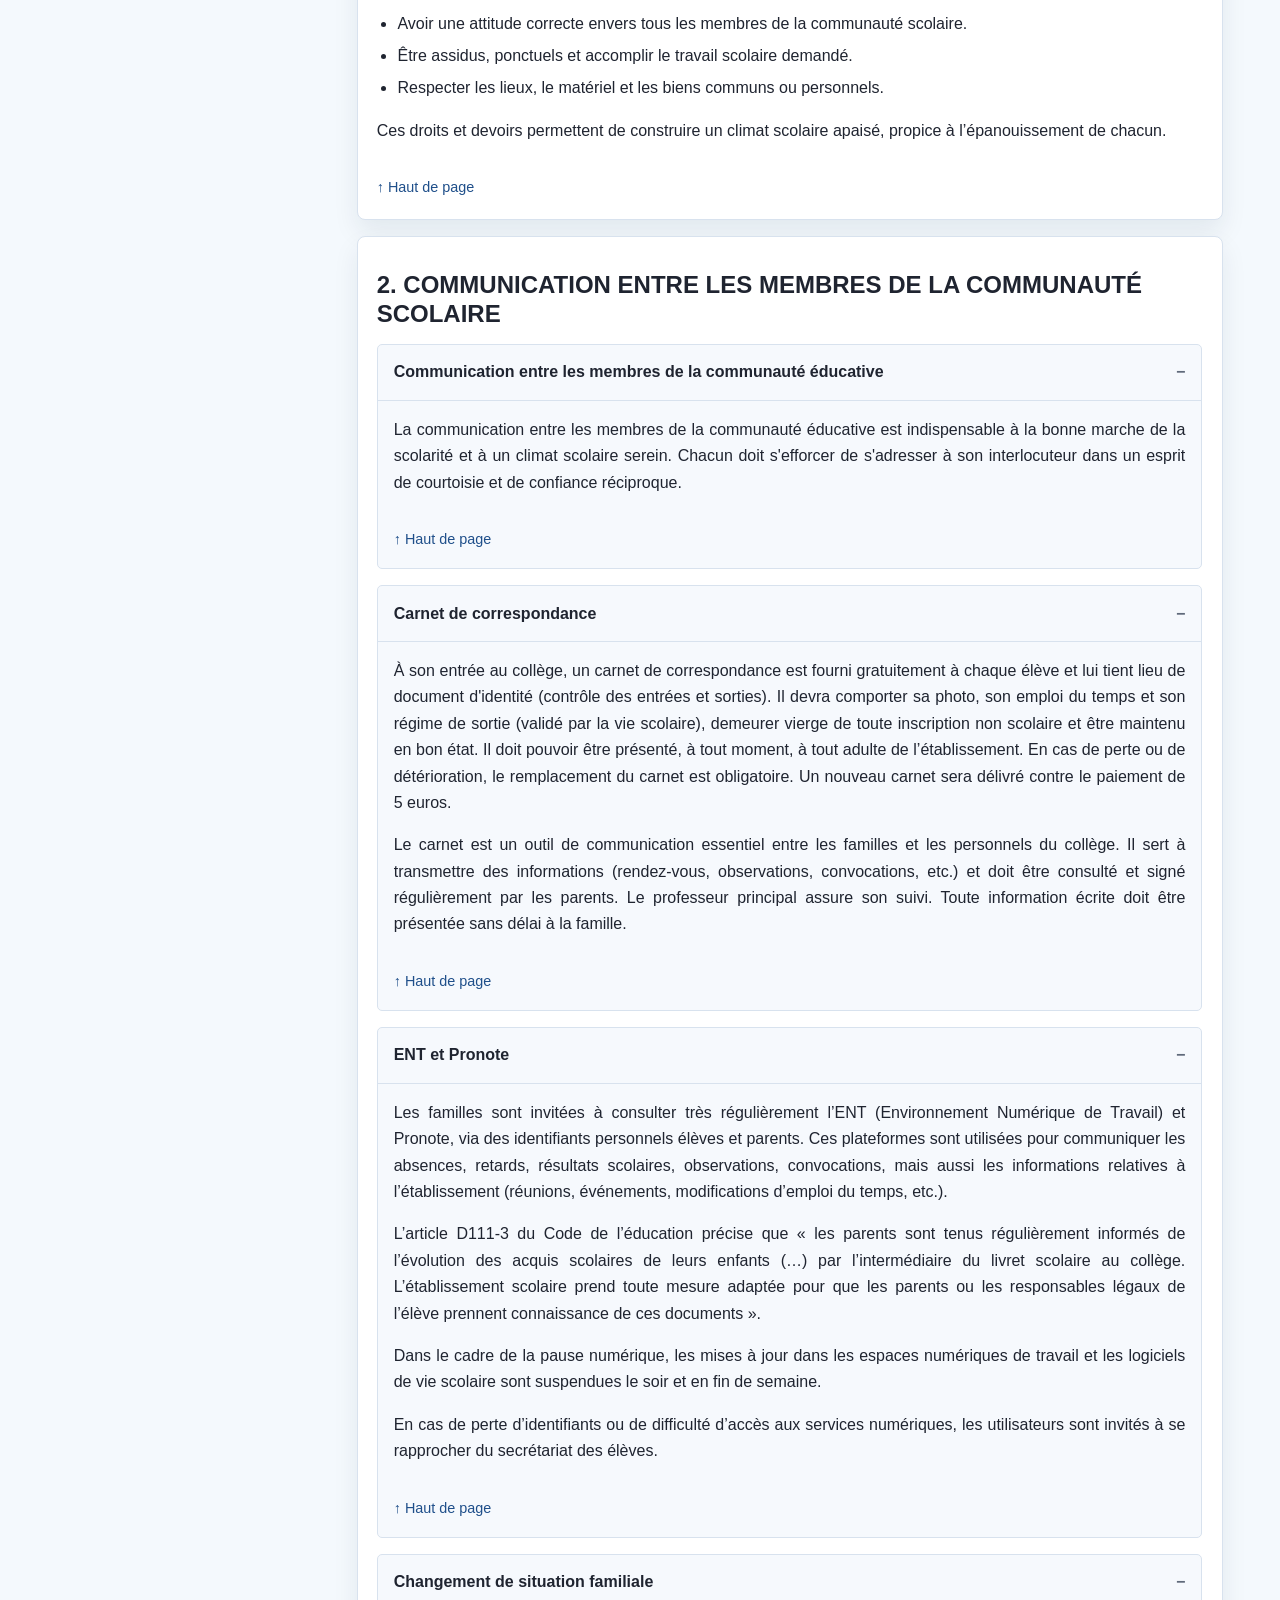
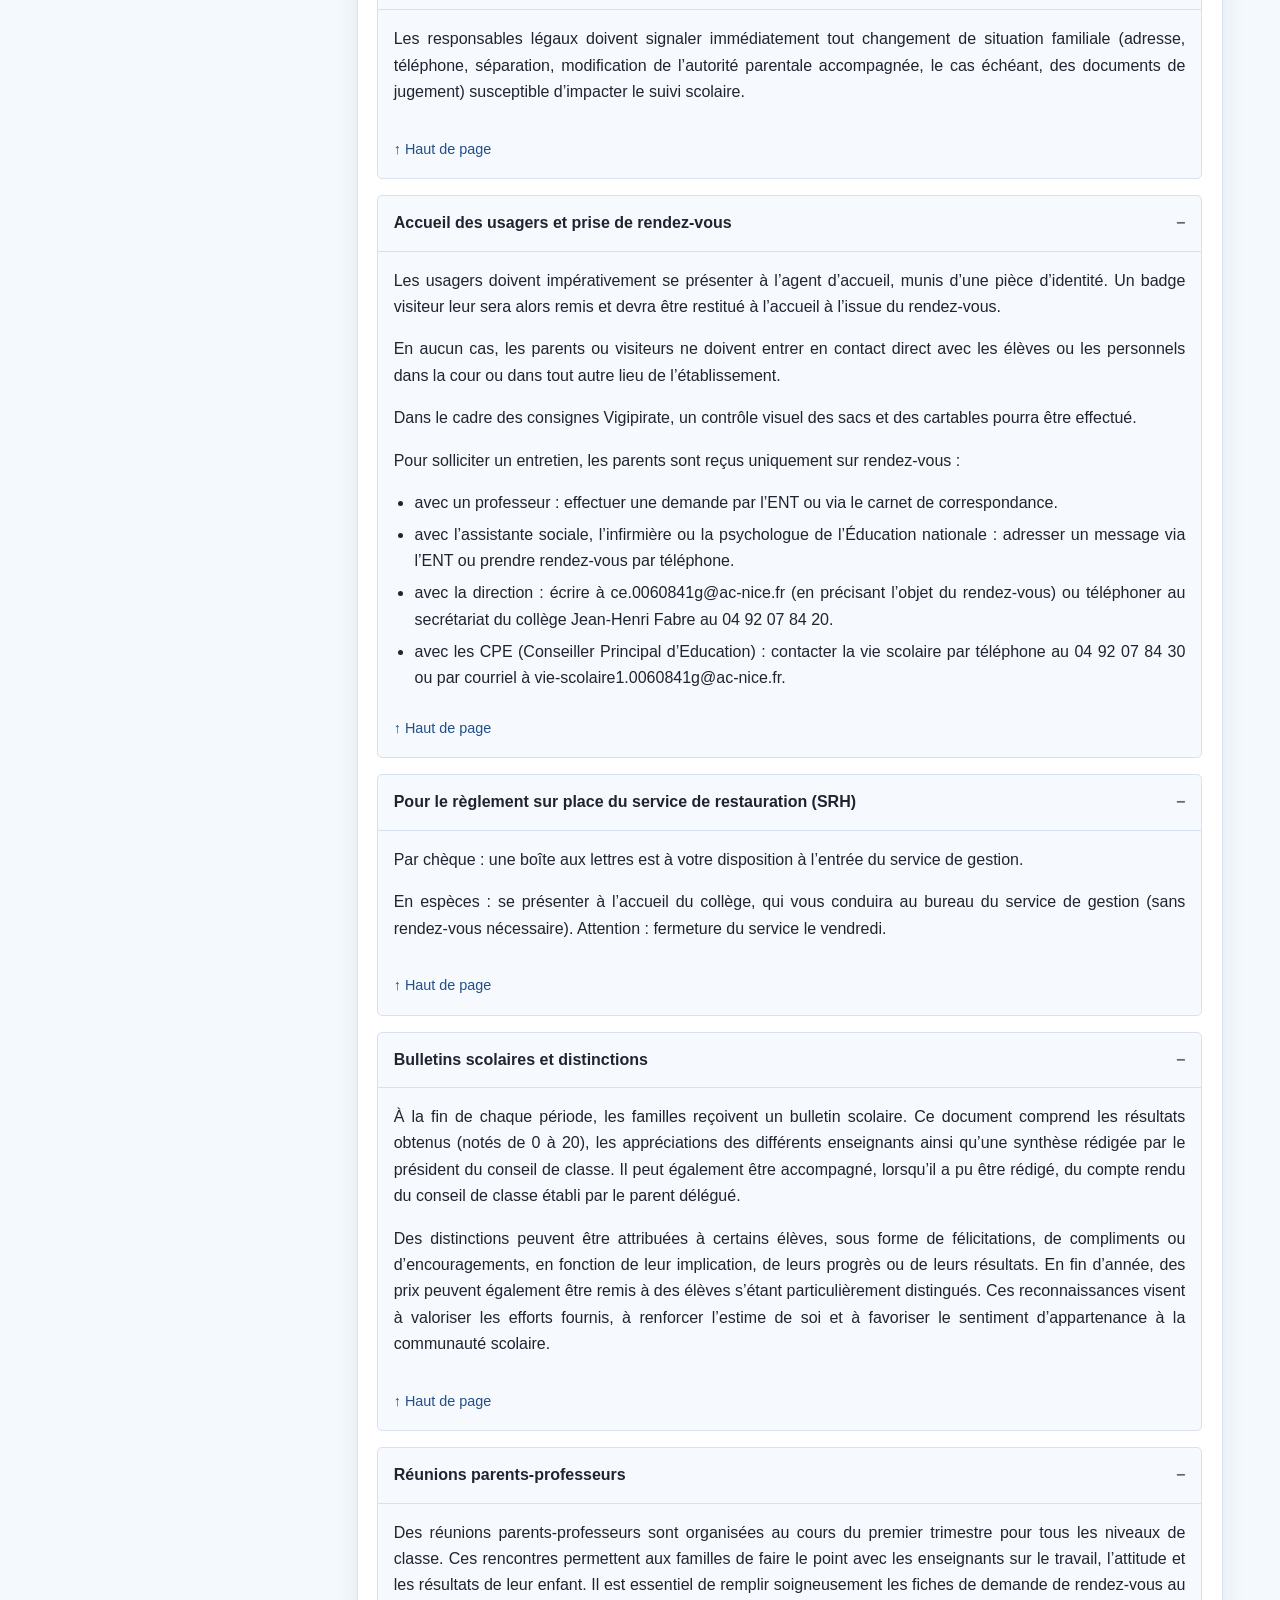
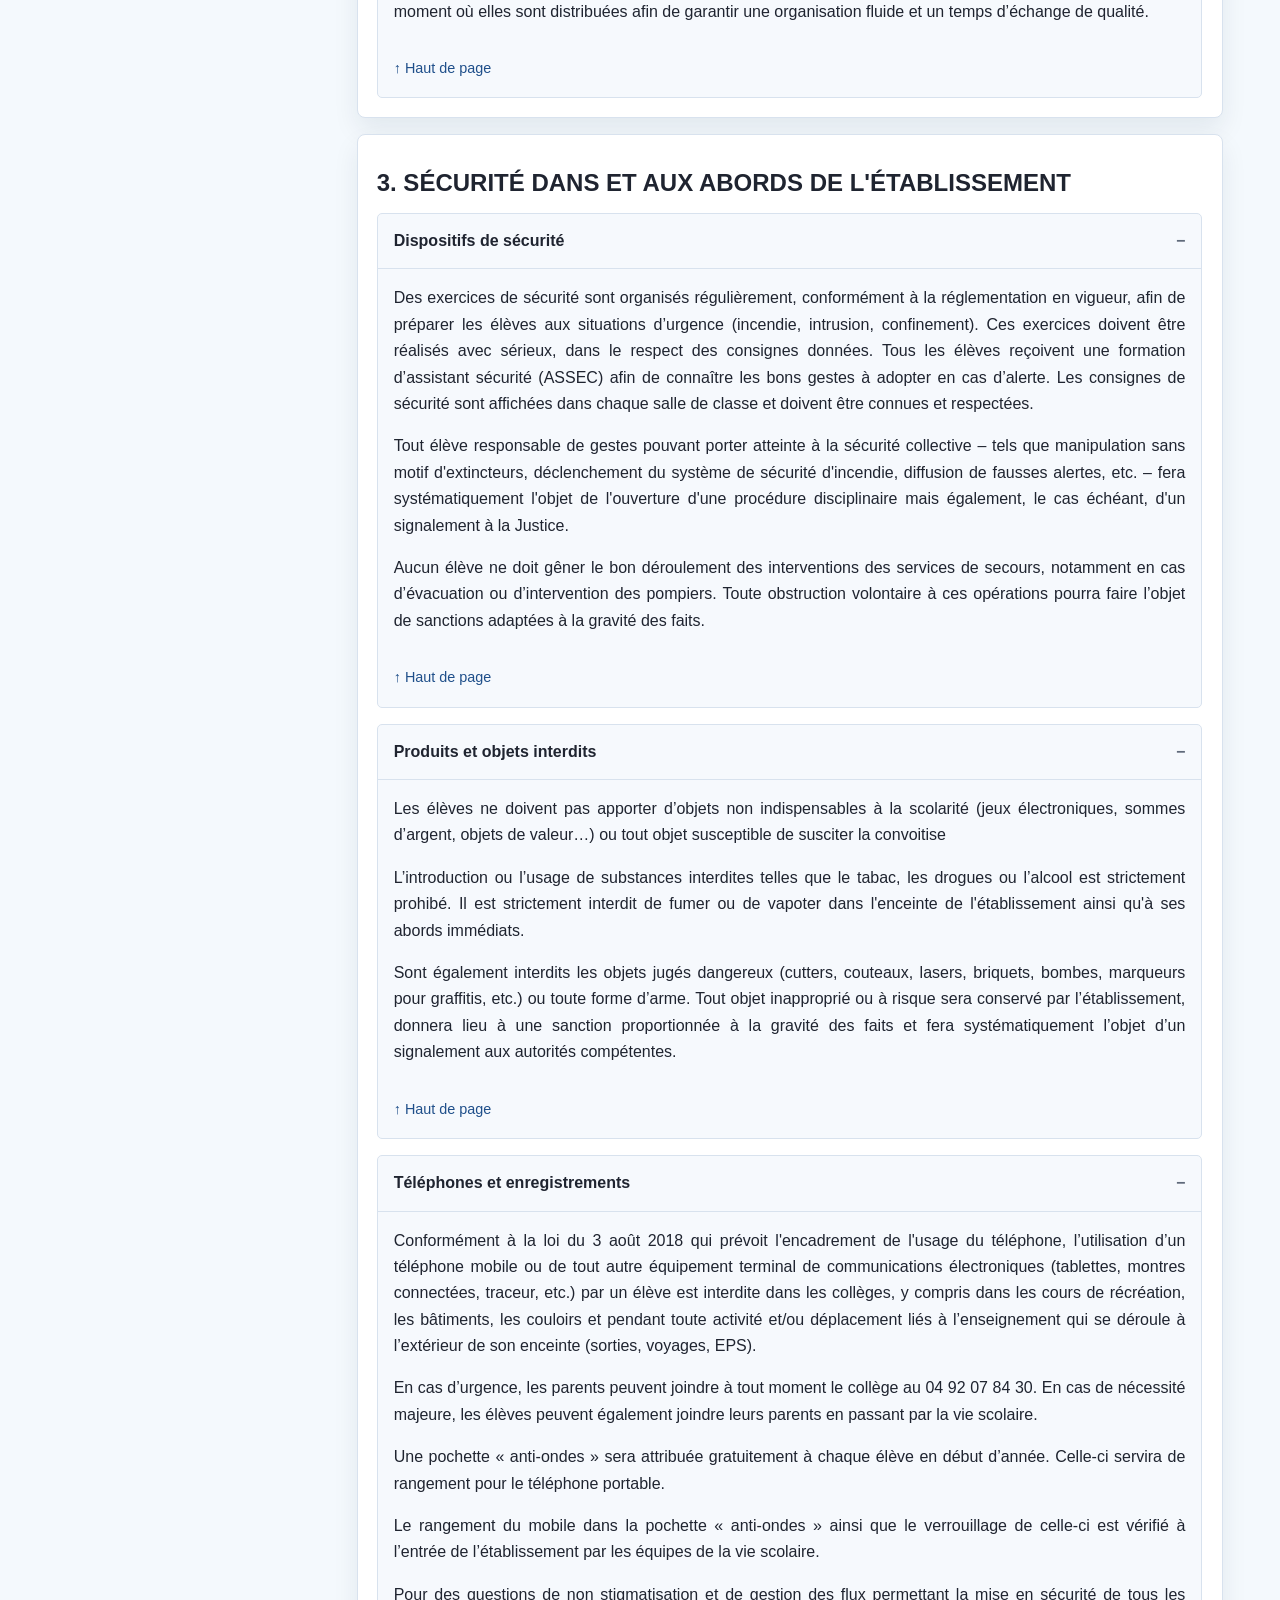
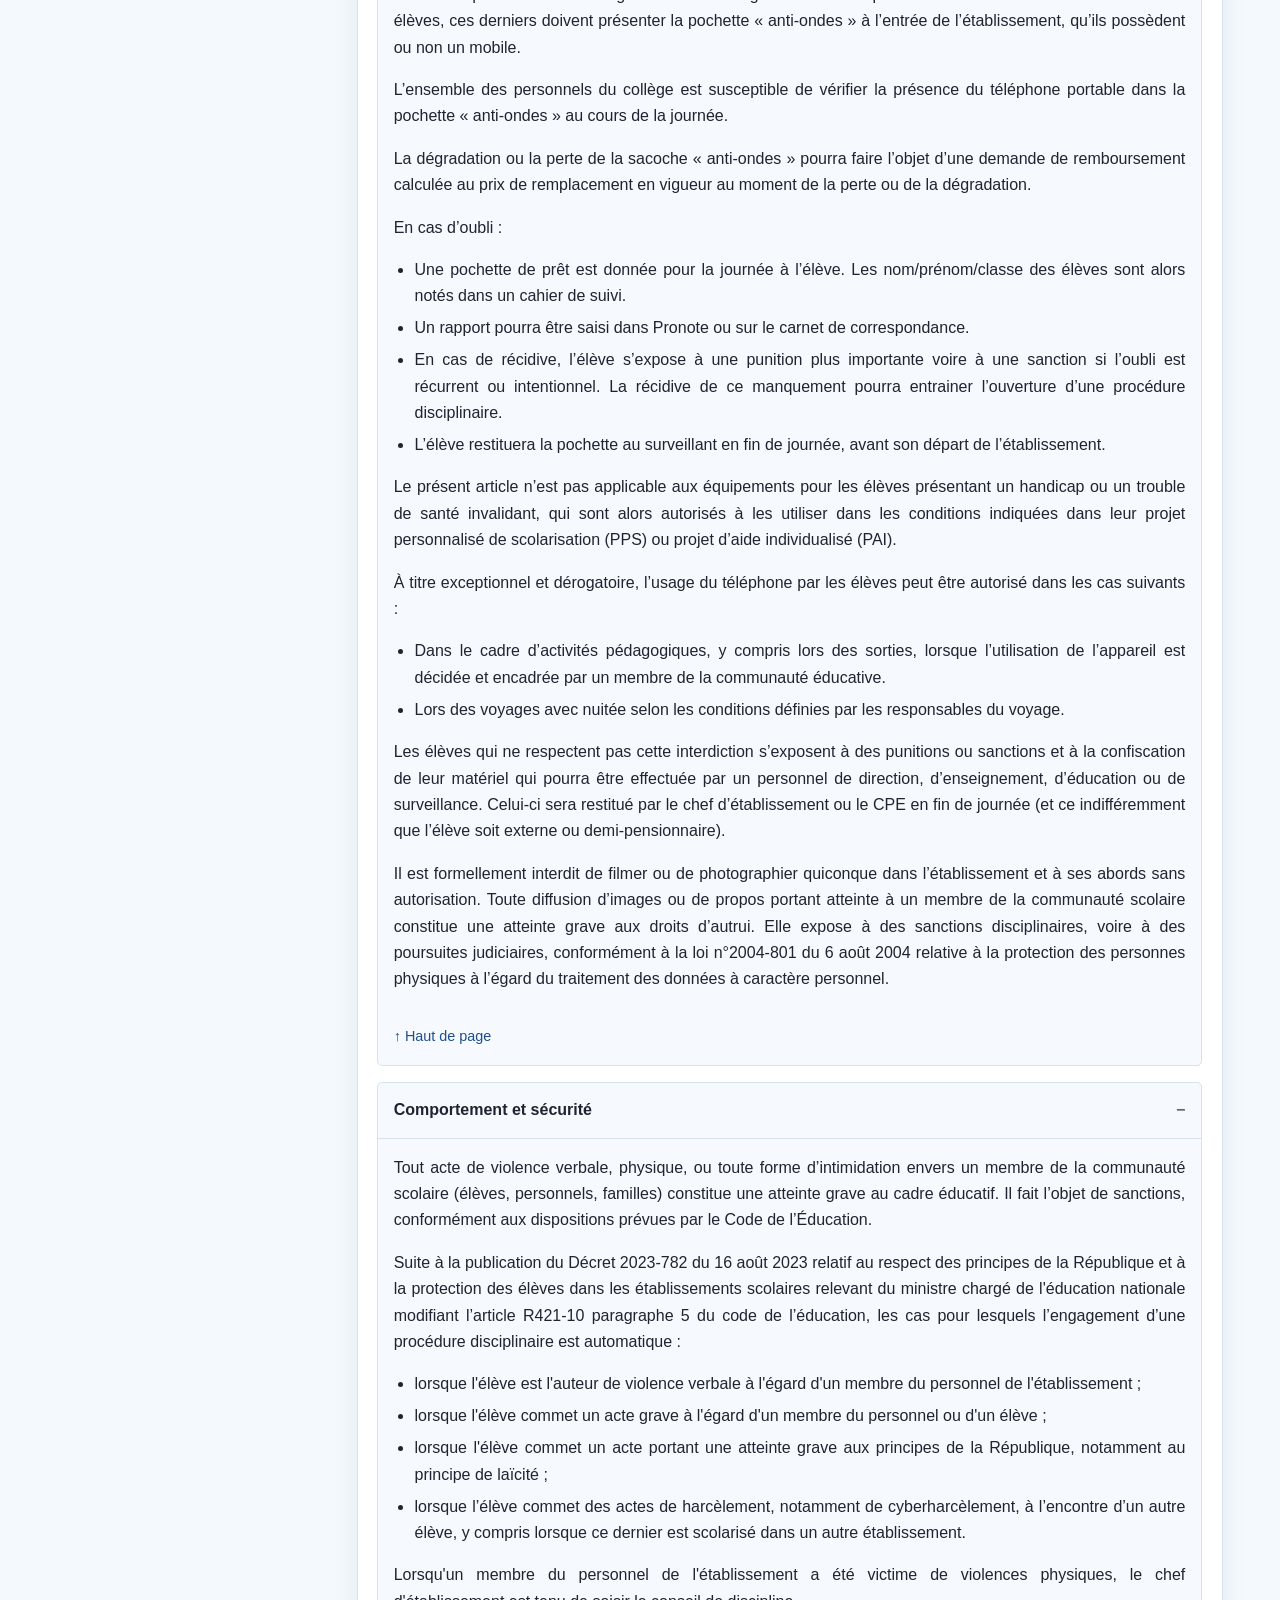
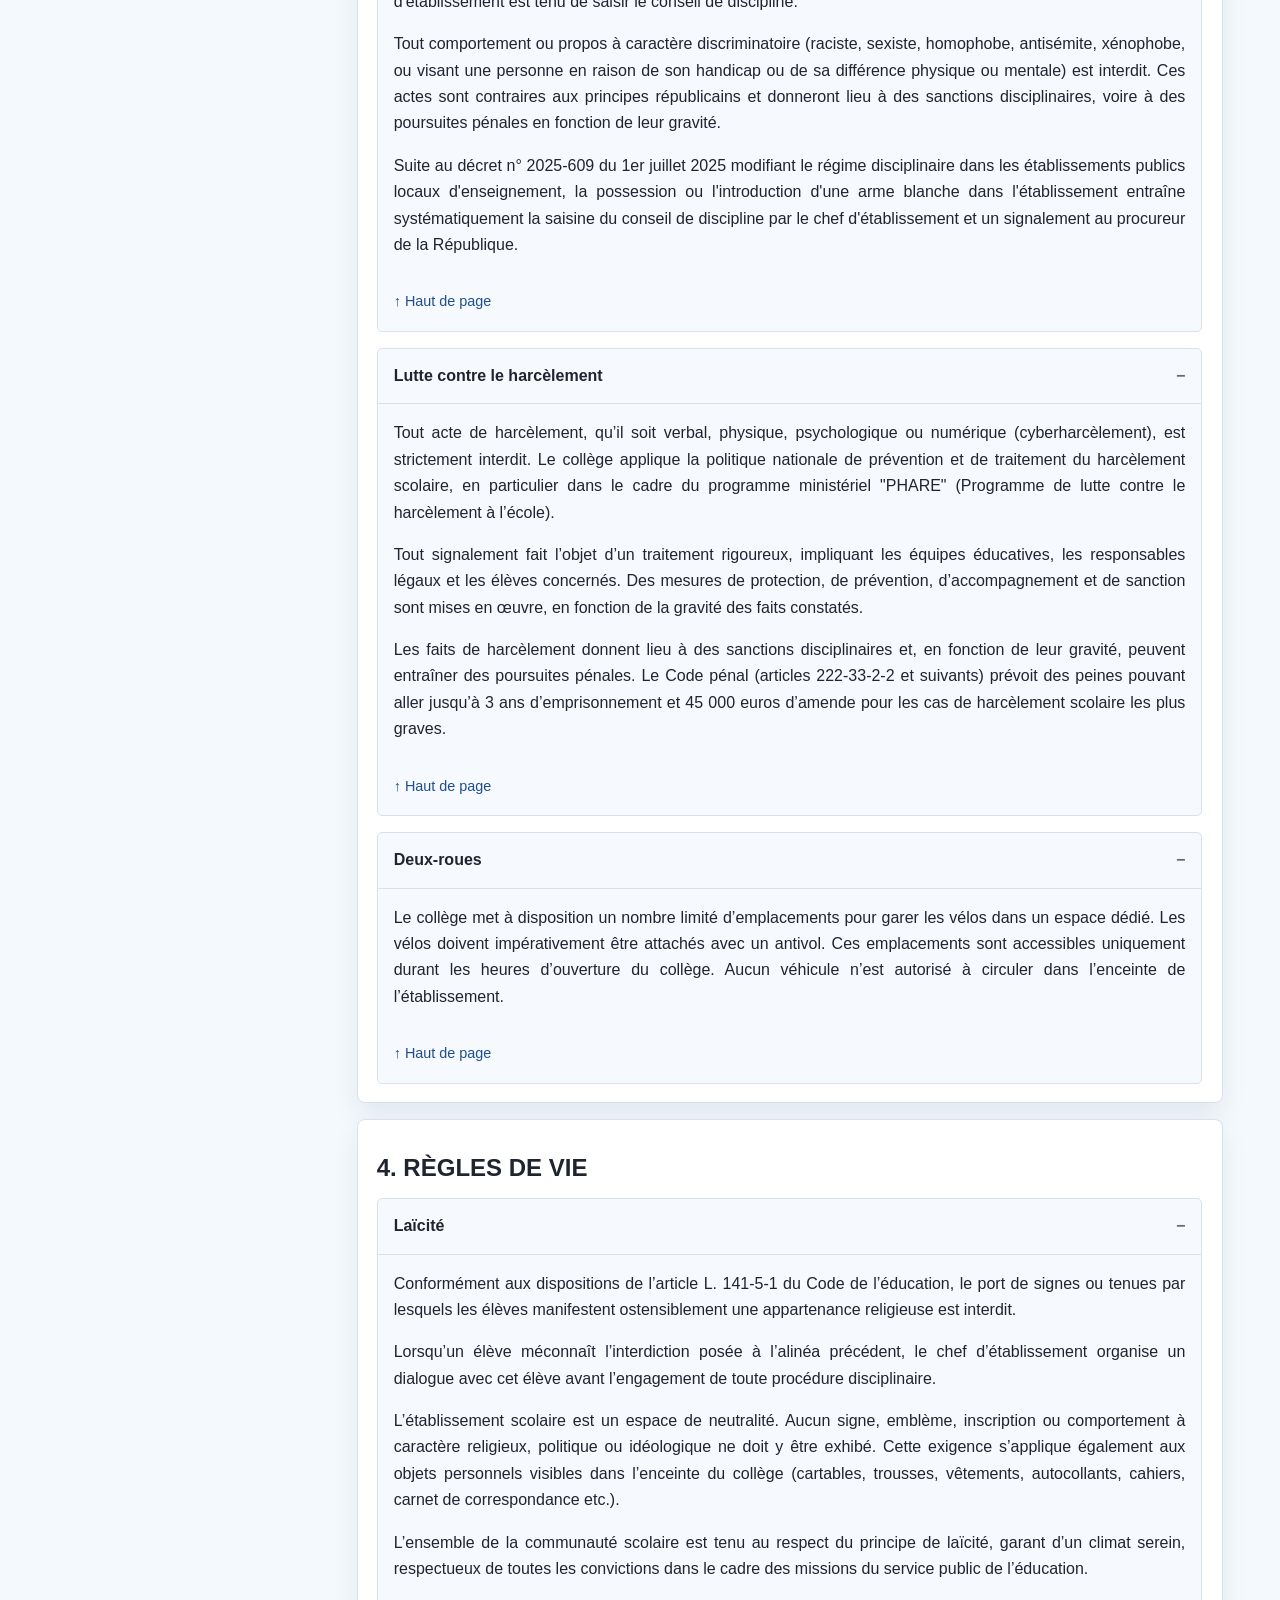
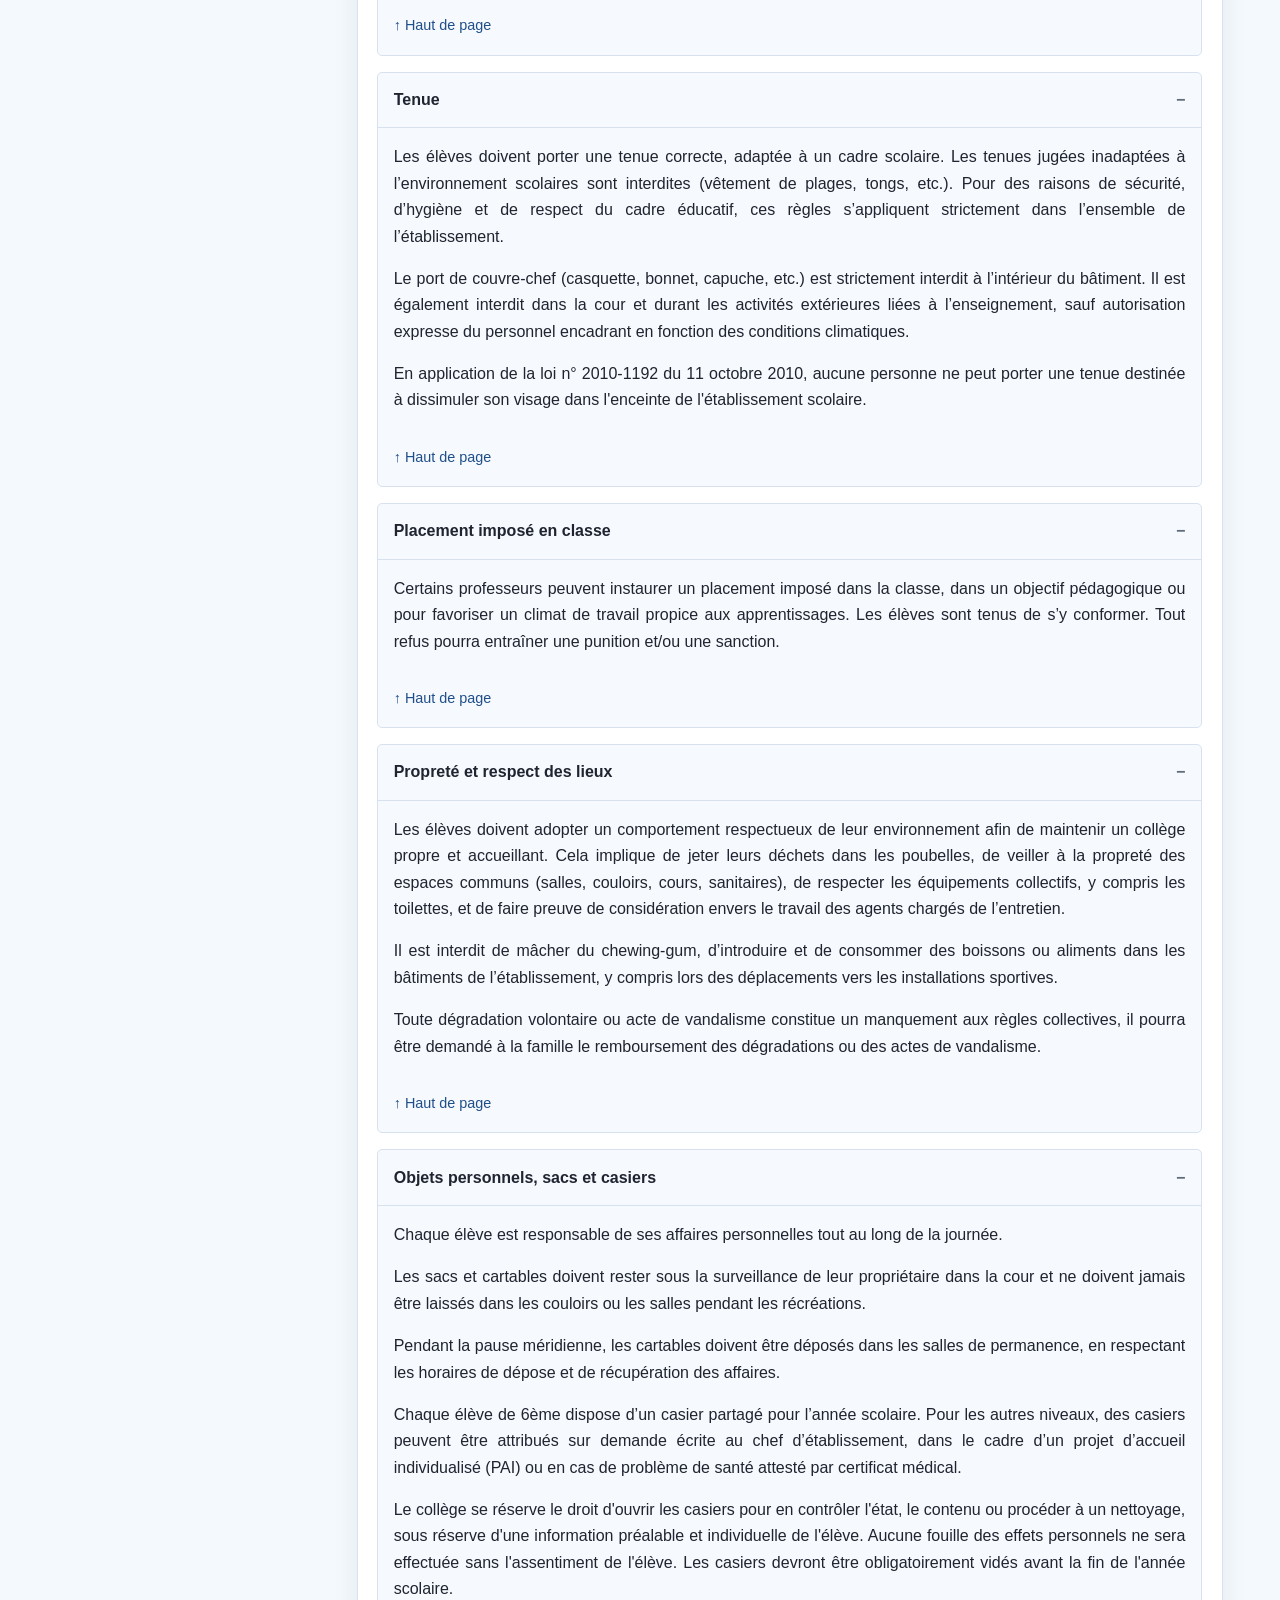
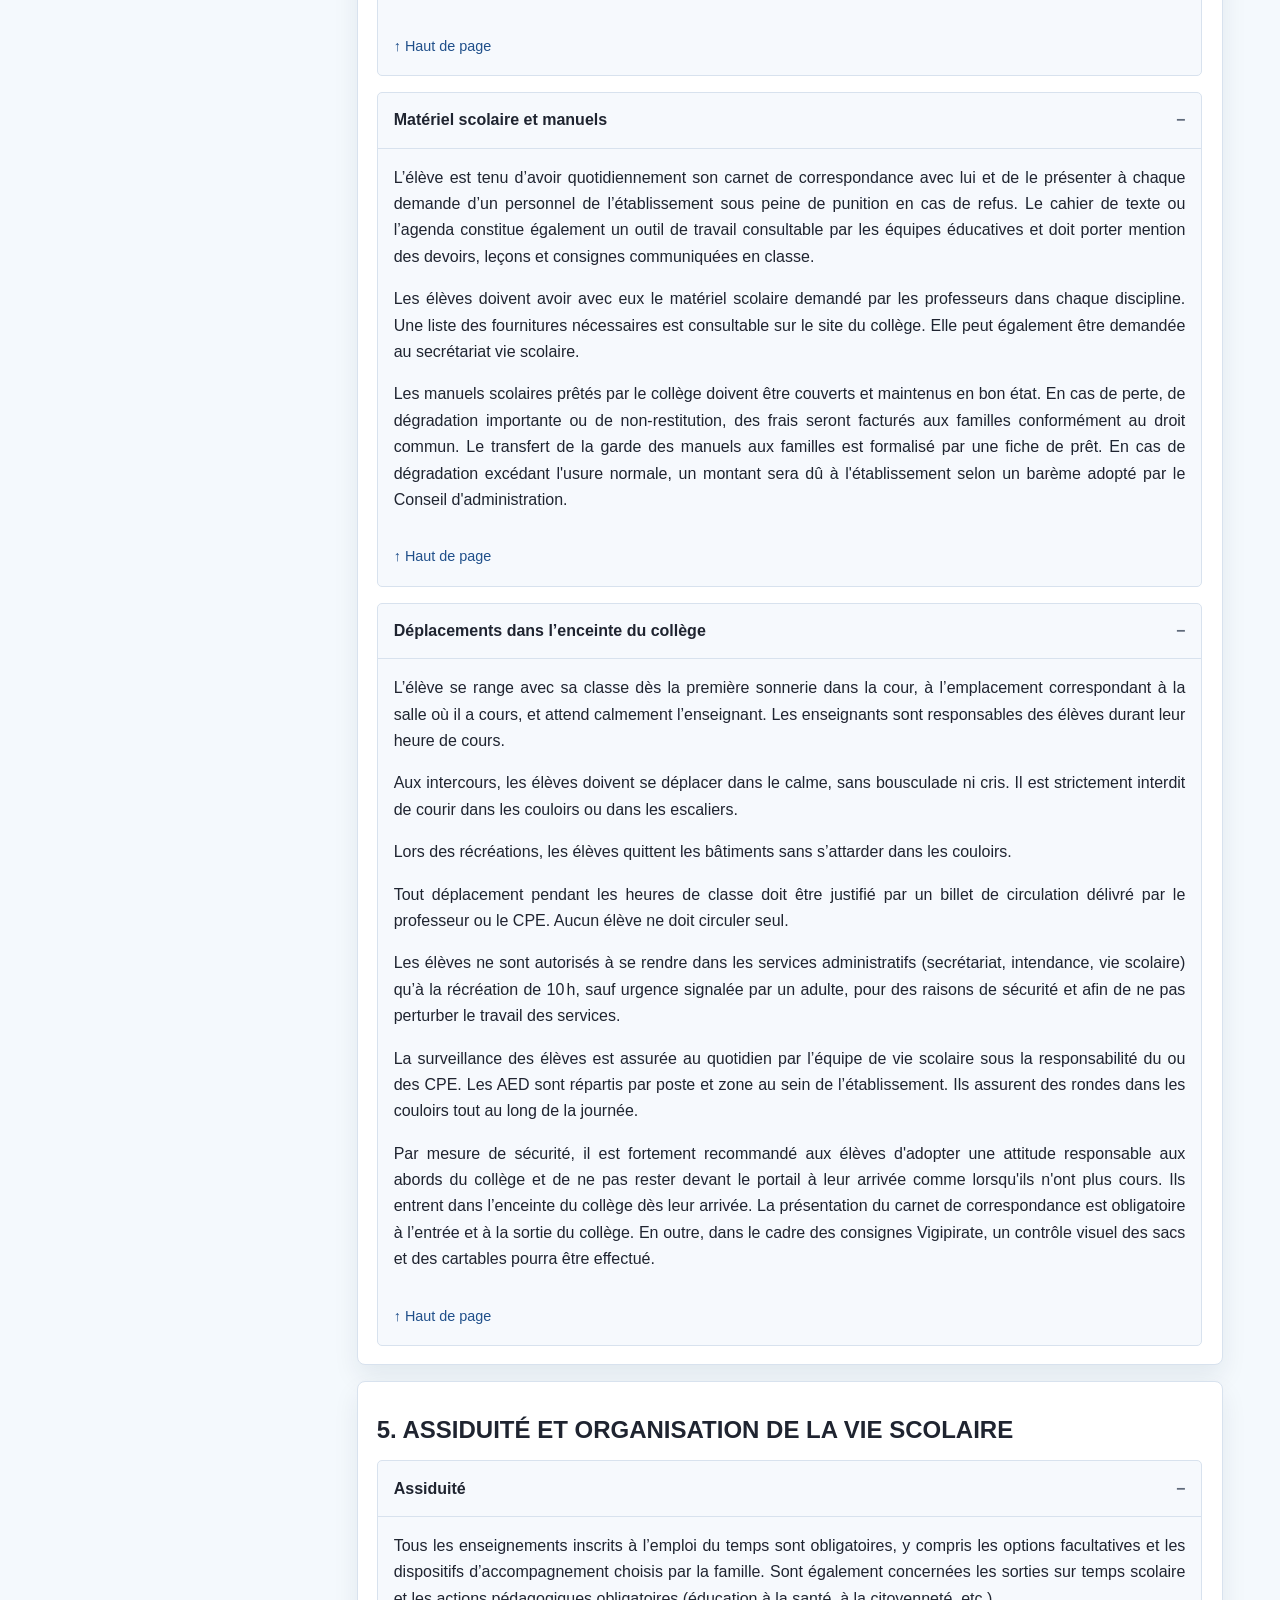
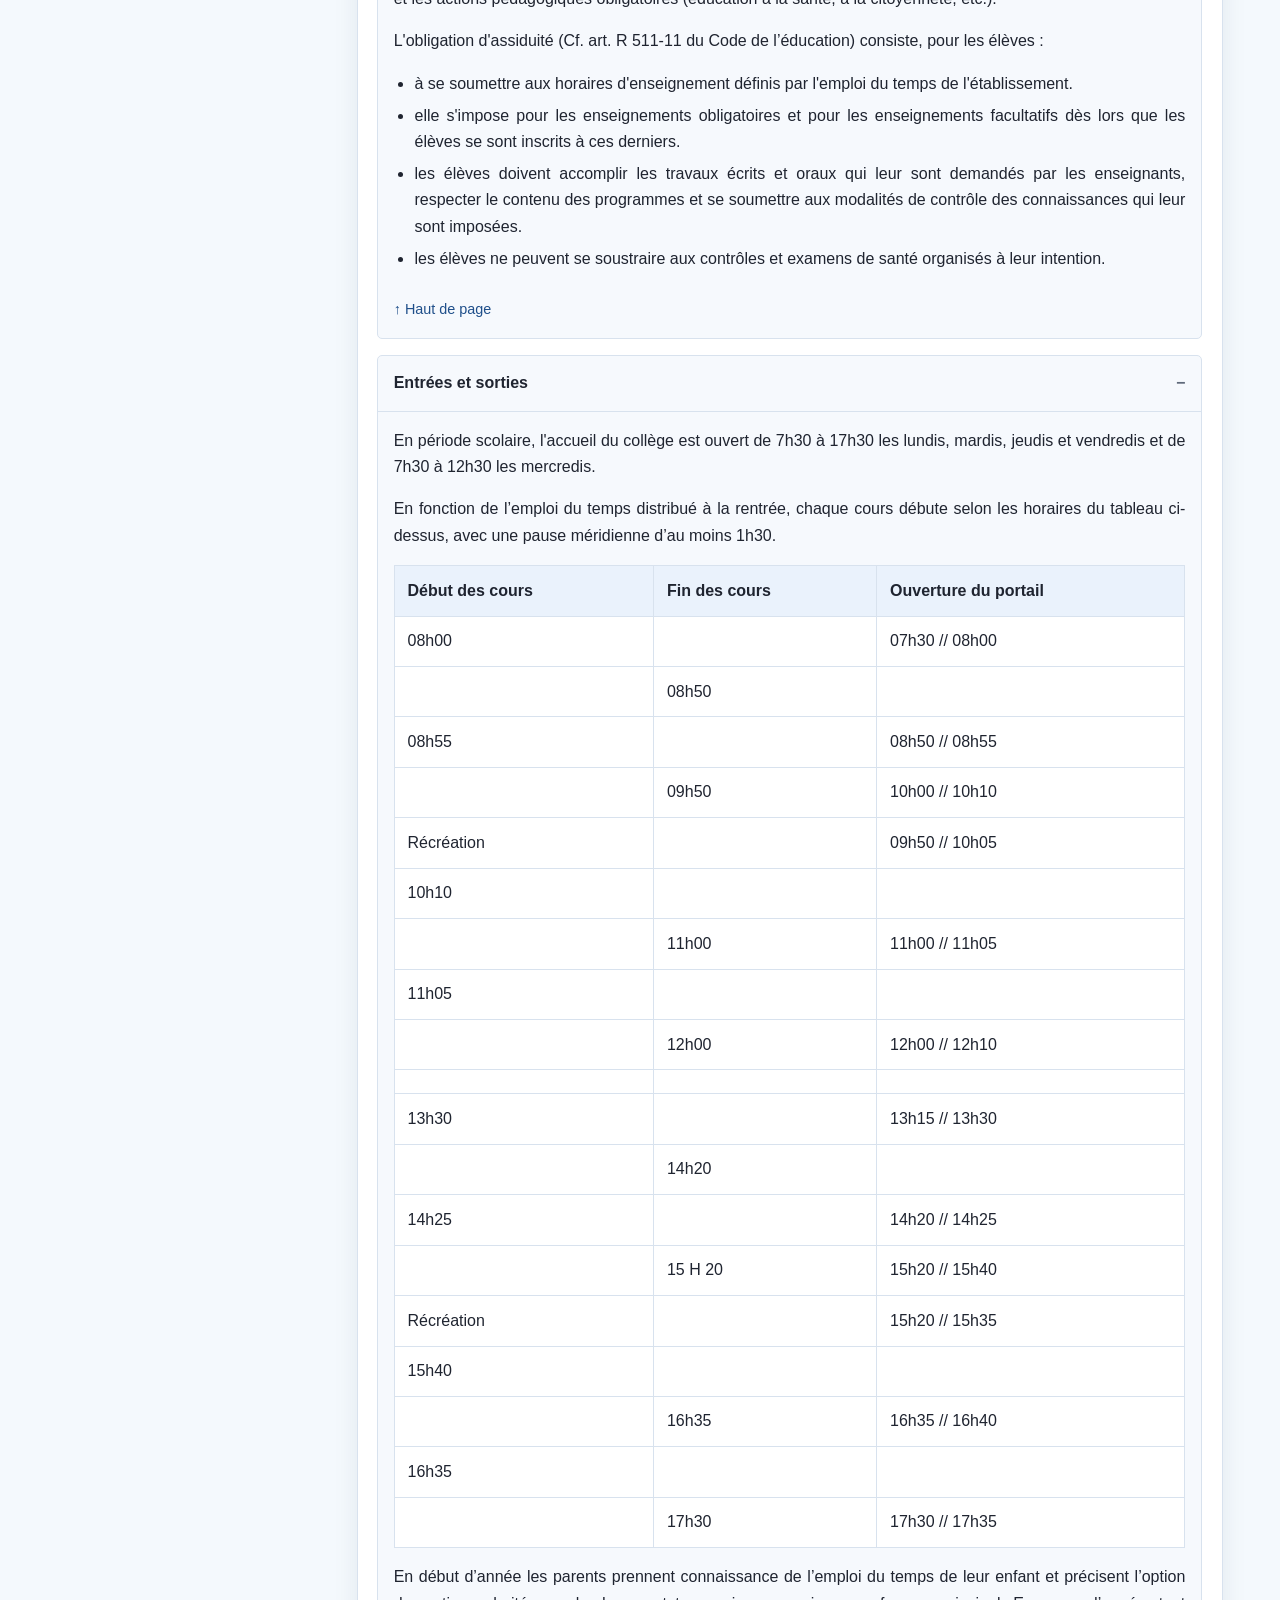
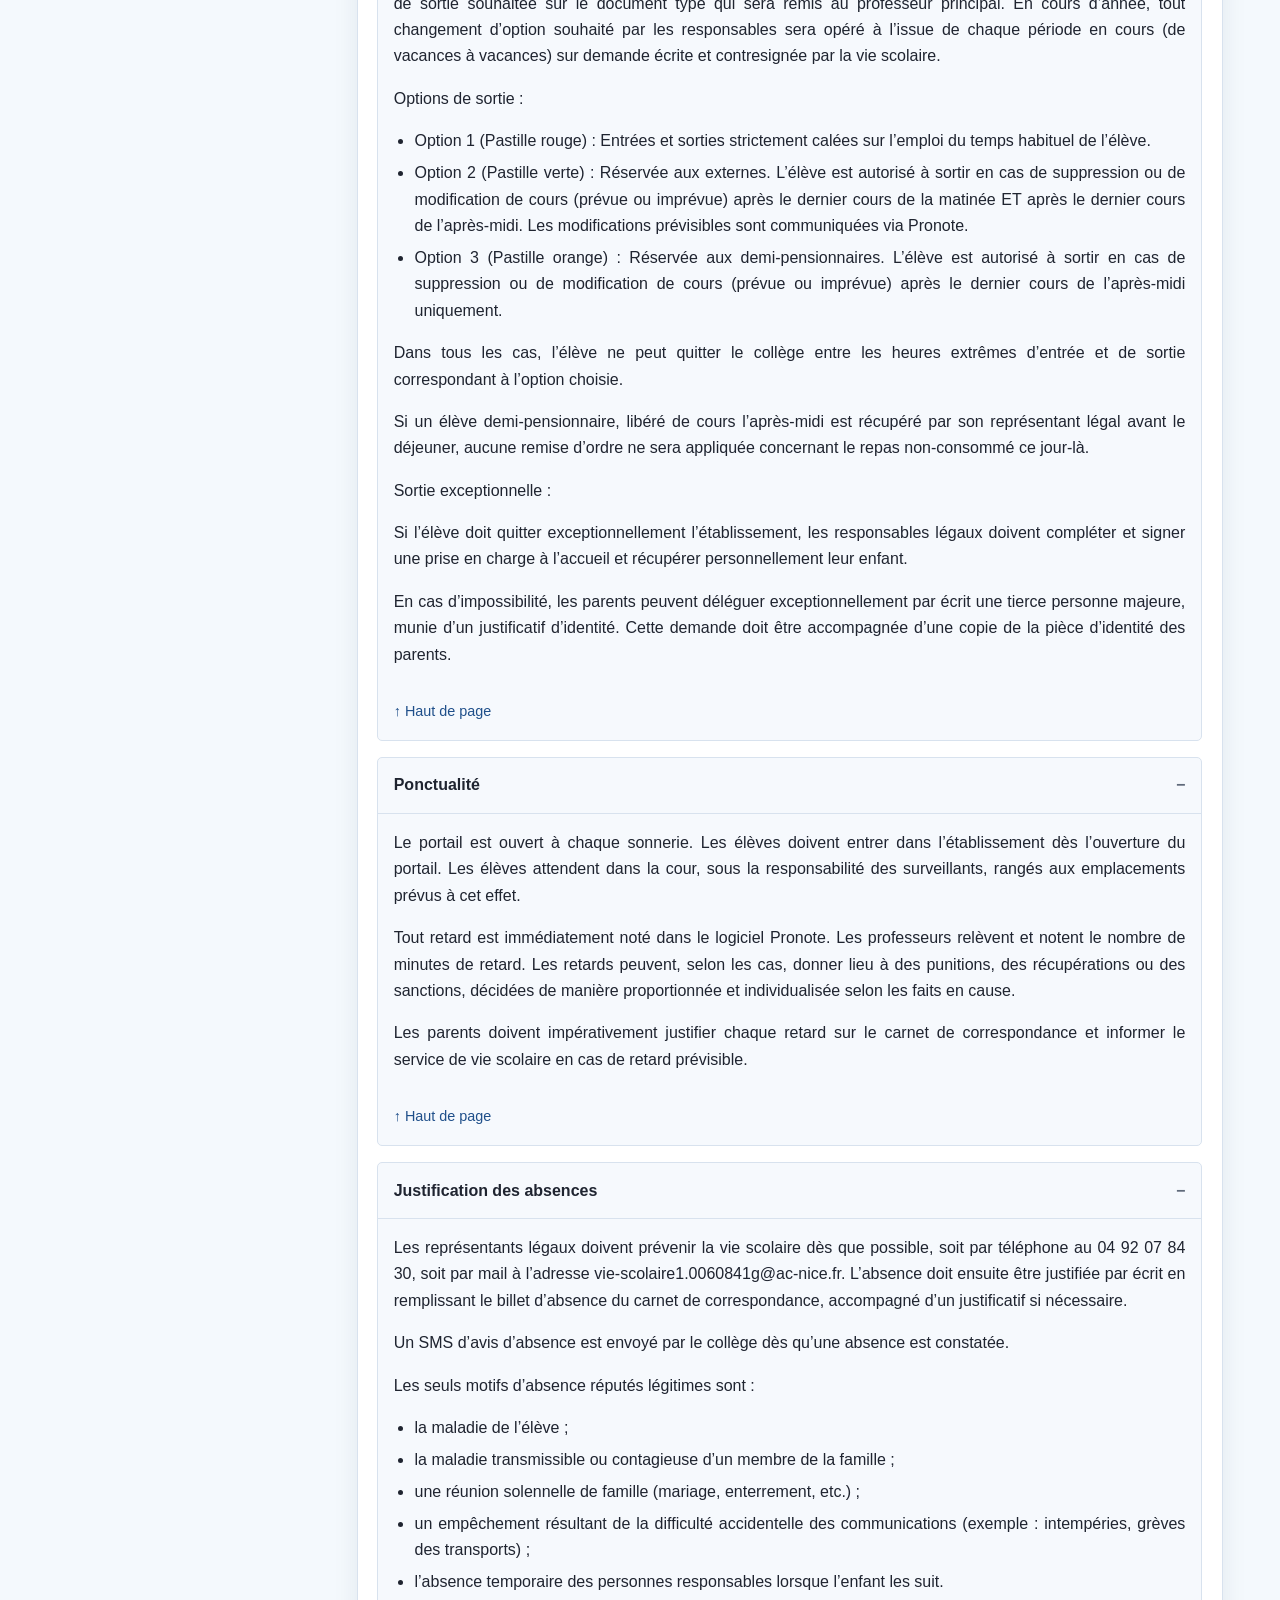
==== commit 4f211b45: "Add files via upload" ====
--- a/reglement.html
+++ b/reglement.html
@@ -9,6 +9,9 @@
       content="Version intégrale du règlement intérieur du collège Jean-Henri Fabre."
     />
     <link rel="stylesheet" href="style.css" />
+	<link rel="icon" type="image/png" href="img/favicon.png" />
+    <link rel="icon" sizes="192x192" href="img/icon-192.png" />
+    <link rel="apple-touch-icon" href="img/icon-192.png" />
   </head>
   <body class="page-reglement">
     <div id="top"></div>
--- a/style.css
+++ b/style.css
@@ -75,10 +75,6 @@
 }
 
 .page-home .intro-home {
-  padding-top: 1.2rem;
-}
-
-.page-home .intro-home {
   padding-top: 0.6rem;
 }
 
@@ -336,13 +332,11 @@
   overflow: auto;
 }
 
-/* Sommaire : pas de puce pour le premier niveau */
 .toc > ul {
   list-style: none;
   padding-left: 0;
 }
 
-/* Les sous-sections gardent une puce */
 .toc > ul > li > ul {
   list-style: none;
   border-left: 2px solid rgba(0, 0, 0, 0.08);
@@ -486,20 +480,24 @@
 }
 
 .subsection summary {
+  display: flex;
+  align-items: center;
+  justify-content: space-between;
+  gap: 1rem;
   cursor: pointer;
   padding: 0.88rem 1rem;
   font-weight: 700;
   list-style: none;
 }
 
+.subsection summary::after {
+  content: "＋";
+  flex: 0 0 auto;
+  color: var(--muted);
+}
+
 .subsection summary::-webkit-details-marker {
   display: none;
-}
-
-.subsection summary::after {
-  content: "＋";
-  float: right;
-  color: var(--muted);
 }
 
 .subsection[open] summary::after {
@@ -594,6 +592,10 @@
   padding-top: 1rem;
 }
 
+.downloads .container.narrow {
+  width: min(820px, calc(100% - 2rem));
+}
+
 @media (max-width: 1180px) {
   .cards-grid-large {
     grid-template-columns: repeat(2, minmax(0, 1fr));
@@ -601,27 +603,47 @@
 }
 
 @media (max-width: 980px) {
+  .hero .container {
+    width: min(var(--content-width), calc(100% - 1.25rem));
+  }
+
+  .hero-logo-left {
+    transform: translateX(-1.25rem);
+  }
+
   .hero-grid,
   .hero-grid-compact {
-    grid-template-columns: 1fr;
+    grid-template-columns: 1fr 1fr;
+    grid-template-areas:
+      "logo-left logo-right"
+      "content content";
+    gap: 1.5rem 0.75rem;
     text-align: center;
-  }
-
-  .hero-logo-left,
+    align-items: center;
+  }
+
+  .hero-logo-left {
+    grid-area: logo-left;
+    justify-self: start;
+    align-self: center;
+    max-height: 110px;
+    margin-top: 0;
+    margin-left: 0;
+  }
+
   .hero-logo-right {
-    justify-self: center;
+    grid-area: logo-right;
+    justify-self: end;
     align-self: center;
-    max-height: 120px;
+    max-height: 110px;
+    margin-top: 0;
+    margin-right: 0;
   }
 
   .hero-content {
-    order: 2;
-  }
-  .hero-logo-left {
-    order: 1;
-  }
-  .hero-logo-right {
-    order: 3;
+    grid-area: content;
+    max-width: none;
+    padding-top: 0;
   }
 
   .hero-actions {
@@ -631,6 +653,7 @@
   .layout {
     grid-template-columns: 1fr;
   }
+
   .sidebar {
     position: static;
   }
@@ -638,6 +661,11 @@
   .cards-grid,
   .cards-grid-large {
     grid-template-columns: repeat(2, minmax(0, 1fr));
+  }
+
+  .eyebrow,
+  .hero-text {
+    text-align: center !important;
   }
 }
 
